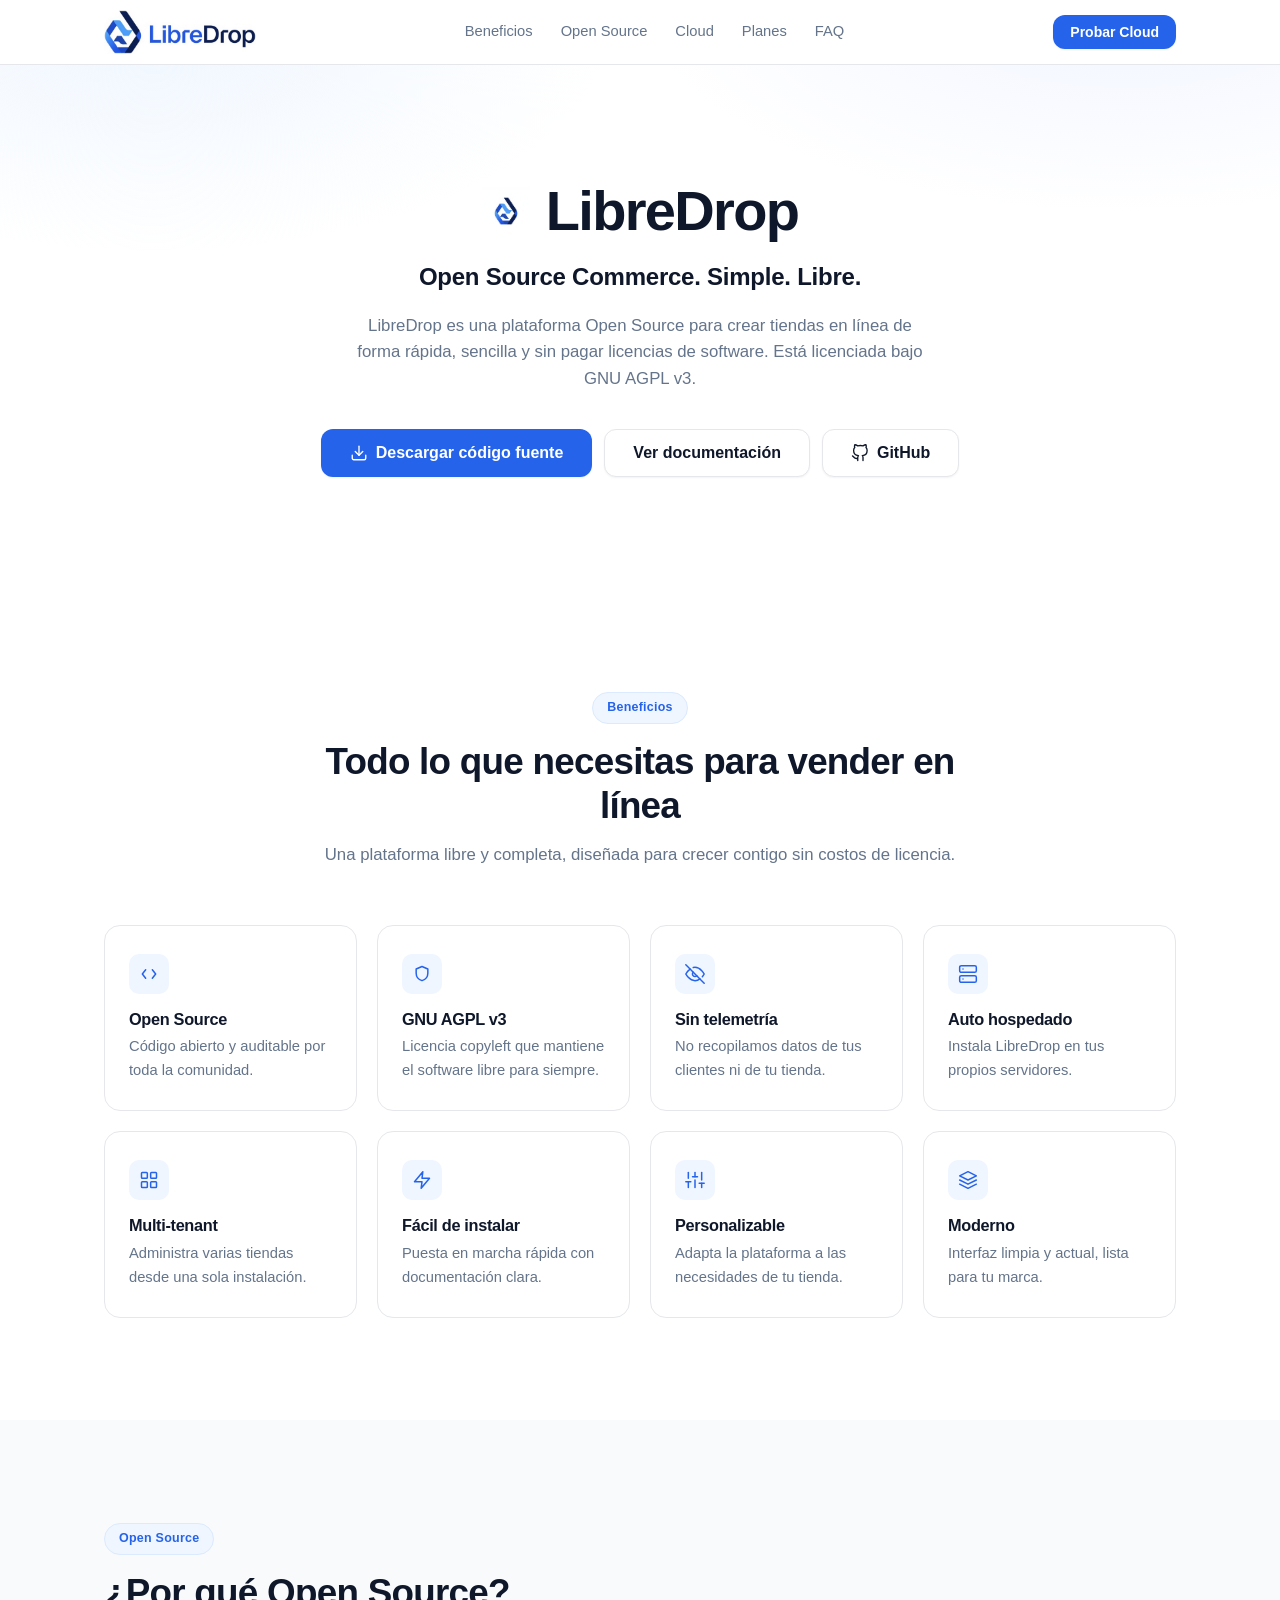
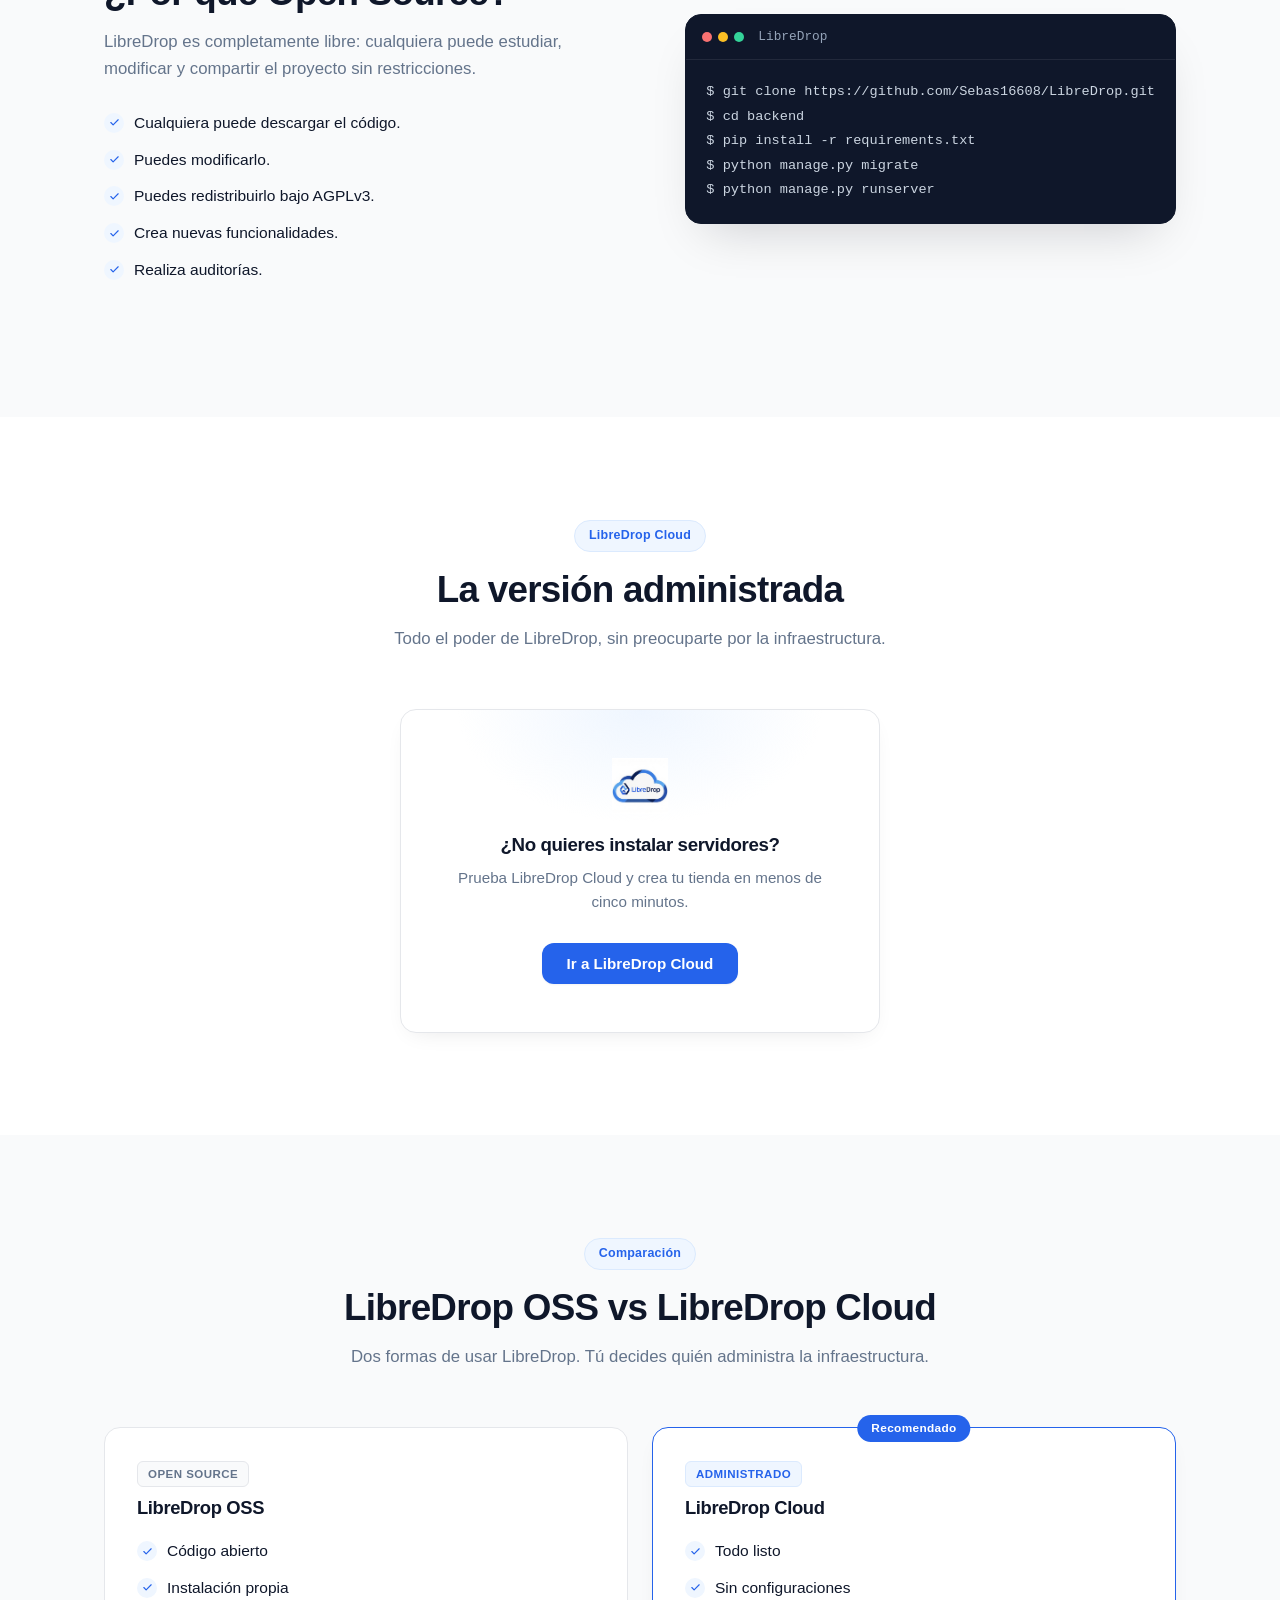
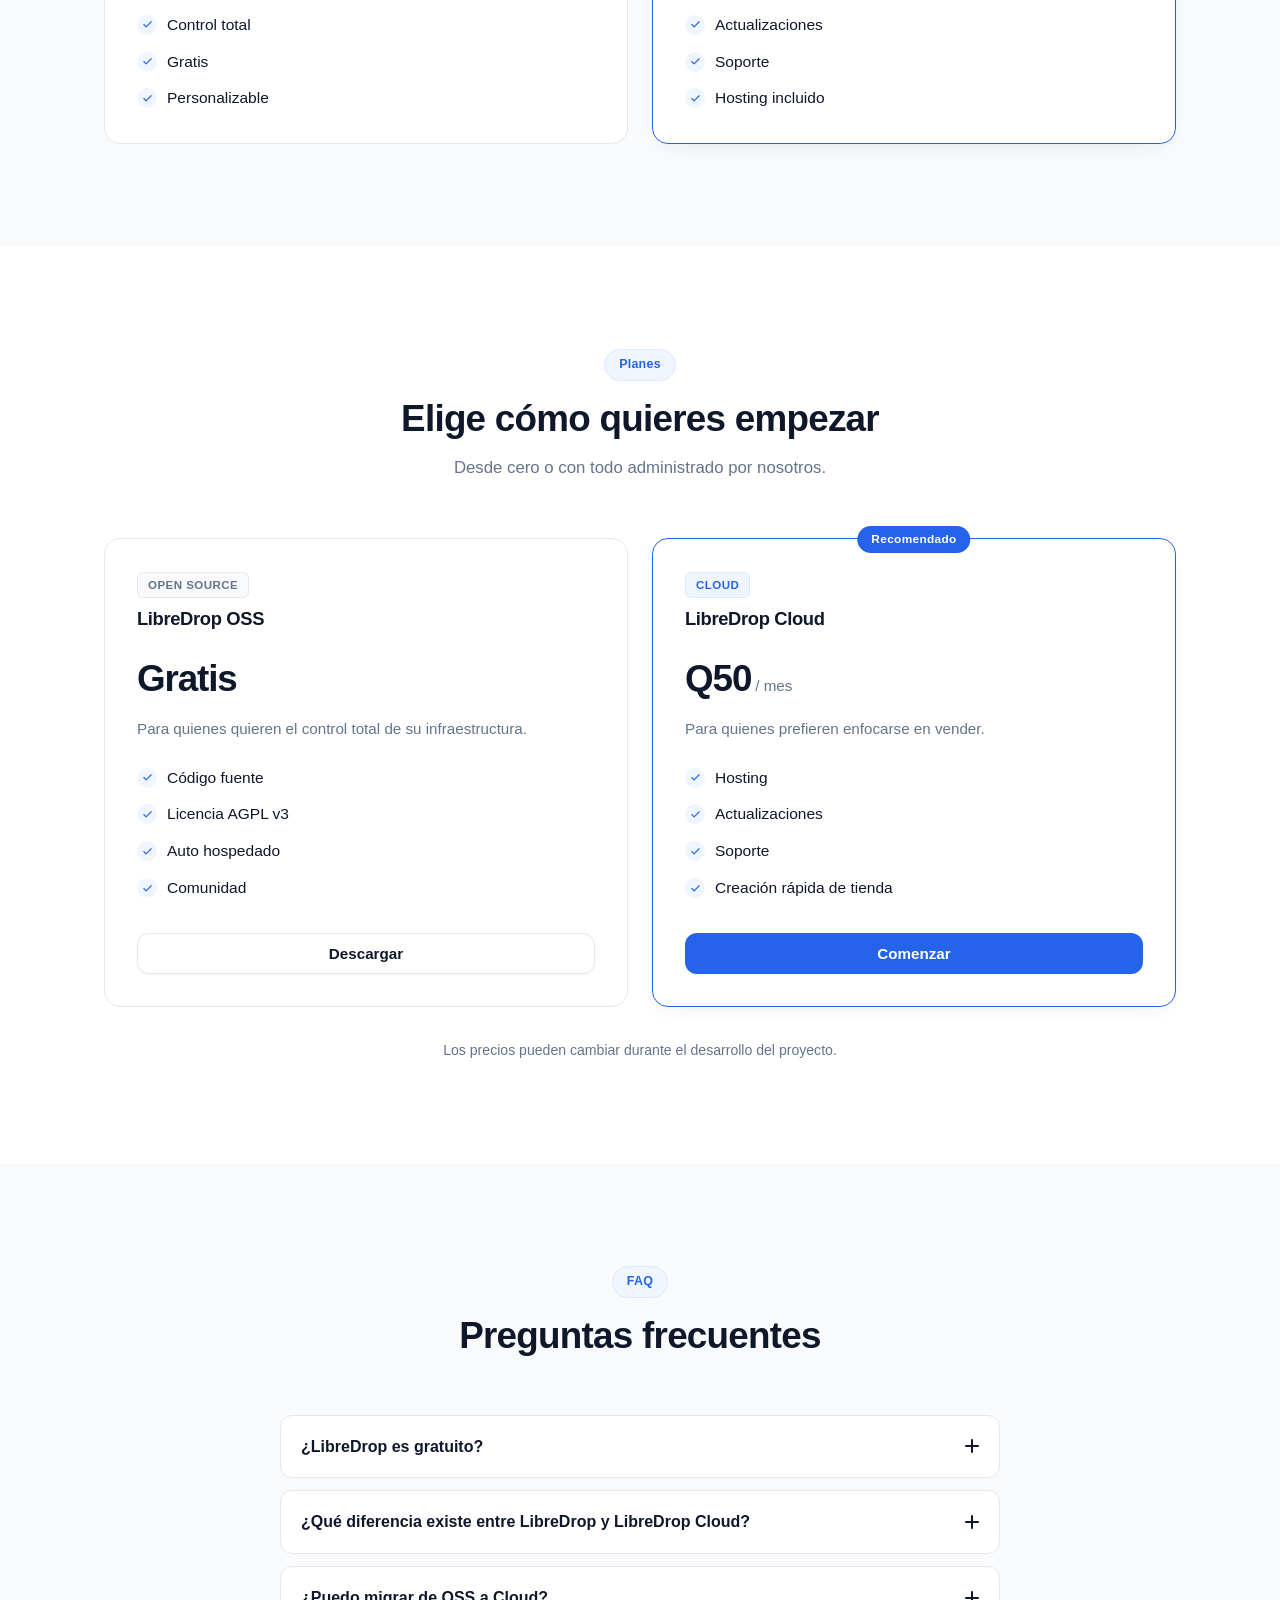
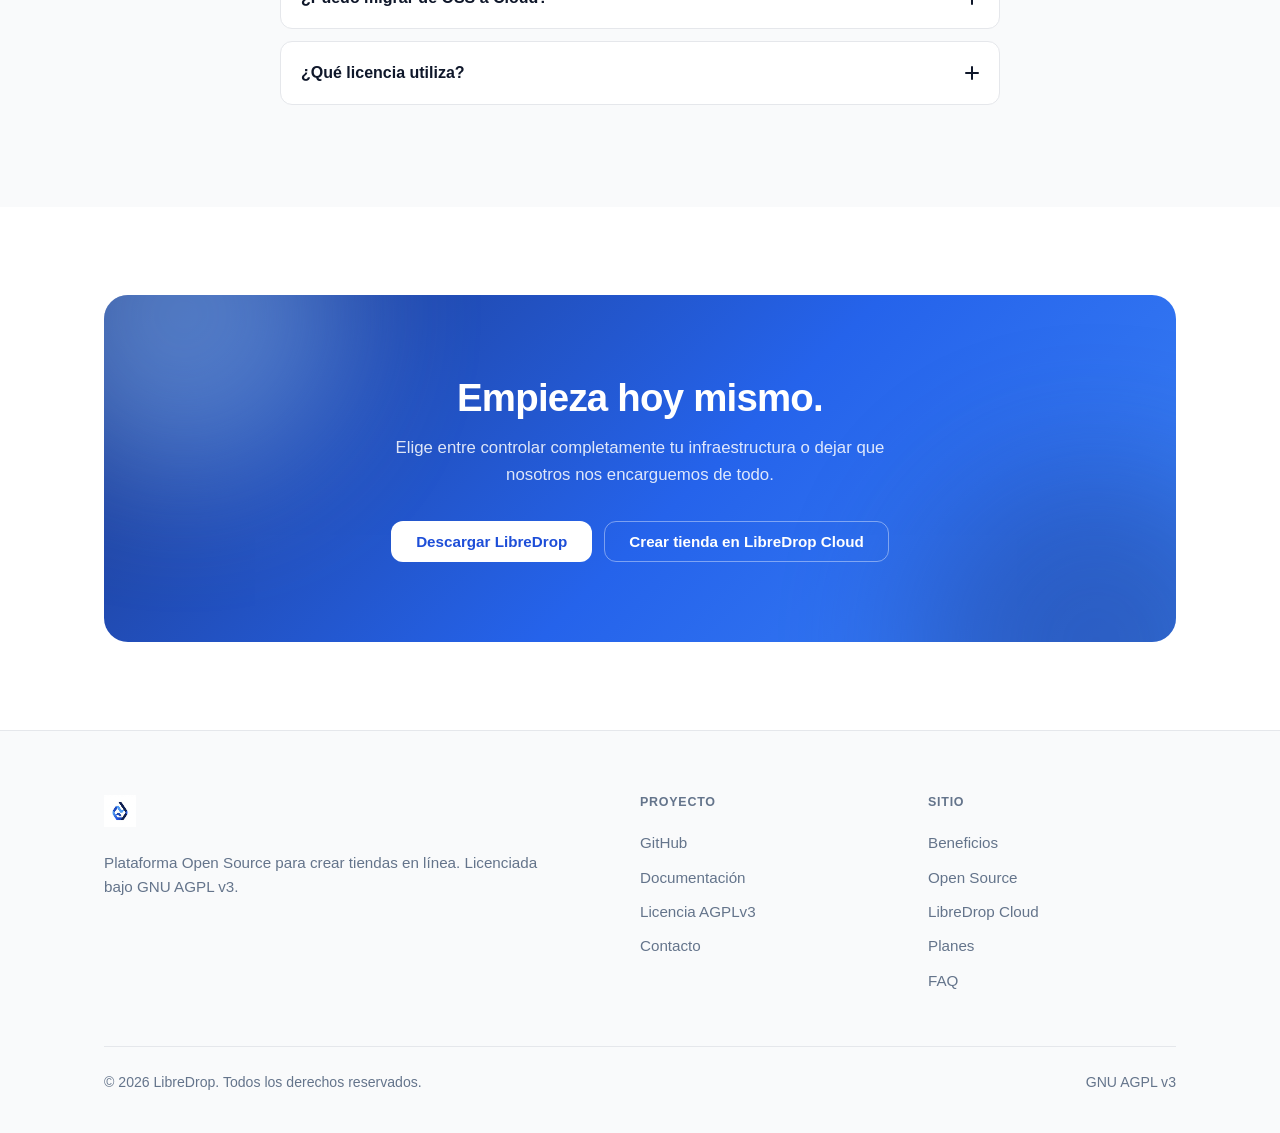
==== landing/libredrop/index.html @ df1cd6a2 "feat: landing pages de LibreDrop y LibreDrop Cloud" ====
<!DOCTYPE html>
<html lang="es">
<head>
  <meta charset="UTF-8">
  <meta name="viewport" content="width=device-width, initial-scale=1.0">
  <meta name="description" content="LibreDrop es una plataforma Open Source para crear tiendas en línea de forma rápida, sencilla y sin pagar licencias de software. Licenciada bajo GNU AGPL v3.">
  <meta name="theme-color" content="#ffffff">
  <meta property="og:type" content="website">
  <meta property="og:title" content="LibreDrop — Open Source Commerce. Simple. Libre.">
  <meta property="og:description" content="La plataforma Open Source para crear tiendas en línea. Crea, administra y comparte tu tienda con una plataforma libre, moderna y totalmente personalizable.">
  <meta property="og:image" content="../assets/images/libredrop_logo.png">
  <meta name="twitter:card" content="summary">
  <title>LibreDrop — Open Source Commerce. Simple. Libre.</title>
  <link rel="icon" type="image/png" href="../assets/images/libre_drop_icon.png">
  <link rel="apple-touch-icon" href="../assets/images/libre_drop_icon.png">
  <link rel="stylesheet" href="css/styles.css">
  <script src="js/main.js" defer></script>
</head>
<body>
  <a class="skip-link" href="#main">Saltar al contenido</a>

  <header class="site-header" id="site-header">
    <div class="container header-inner">
      <a class="brand" href="#top" aria-label="LibreDrop — inicio">
        <img class="brand-logo" src="../assets/images/libredrop_logo_trim.png" alt="LibreDrop" height="44">
      </a>

      <nav class="main-nav" id="main-nav" aria-label="Navegación principal">
        <ul class="nav-list">
          <li><a class="nav-link" href="#beneficios">Beneficios</a></li>
          <li><a class="nav-link" href="#open-source">Open Source</a></li>
          <li><a class="nav-link" href="../libredrop_cloud/">Cloud</a></li>
          <li><a class="nav-link" href="#planes">Planes</a></li>
          <li><a class="nav-link" href="#faq">FAQ</a></li>
        </ul>
        <div class="nav-cta-mobile">
          <a class="btn btn-primary" href="../libredrop_cloud/">Probar Cloud</a>
        </div>
      </nav>

      <div class="header-actions">
        <a class="btn btn-primary btn-sm header-cta" href="../libredrop_cloud/">Probar Cloud</a>
        <button class="nav-toggle" id="nav-toggle" type="button" aria-expanded="false" aria-controls="main-nav" aria-label="Abrir menú">
          <span></span>
          <span></span>
          <span></span>
        </button>
      </div>
    </div>
  </header>

  <main id="main">

    <section class="hero" id="top">
      <div class="container hero-inner">
        <div class="hero-title-row">
          <img class="hero-title-icon" src="../assets/images/libre_drop_icon.png" alt="" height="48">
          <h1 class="hero-title">LibreDrop</h1>
        </div>
        <p class="hero-subtitle">Open Source Commerce. Simple. Libre.</p>
        <p class="hero-description">LibreDrop es una plataforma Open Source para crear tiendas en línea de forma rápida, sencilla y sin pagar licencias de software. Está licenciada bajo GNU AGPL v3.</p>
        <div class="hero-actions">
          <a class="btn btn-primary btn-lg" href="https://github.com/Sebas16608/LibreDrop">
            <svg xmlns="http://www.w3.org/2000/svg" width="18" height="18" viewBox="0 0 24 24" fill="none" stroke="currentColor" stroke-width="1.8" stroke-linecap="round" stroke-linejoin="round" aria-hidden="true"><path d="M21 15v4a2 2 0 0 1-2 2H5a2 2 0 0 1-2-2v-4"/><path d="m7 10 5 5 5-5"/><path d="M12 15V3"/></svg>
            Descargar código fuente
          </a>
          <a class="btn btn-secondary btn-lg" href="https://github.com/Sebas16608/LibreDrop/tree/main/docs">Ver documentación</a>
          <a class="btn btn-secondary btn-lg" href="https://github.com/Sebas16608/LibreDrop">
            <svg xmlns="http://www.w3.org/2000/svg" width="18" height="18" viewBox="0 0 24 24" fill="none" stroke="currentColor" stroke-width="1.8" stroke-linecap="round" stroke-linejoin="round" aria-hidden="true"><path d="M9 19c-5 1.5-5-2.5-7-3m14 6v-3.87a3.37 3.37 0 0 0-.94-2.61c3.14-.35 6.44-1.54 6.44-7A5.44 5.44 0 0 0 20 4.77 5.07 5.07 0 0 0 19.91 1S18.73.65 16 2.48a13.38 13.38 0 0 0-7 0C6.27.65 5.09 1 5.09 1A5.07 5.07 0 0 0 5 4.77a5.44 5.44 0 0 0-1.5 3.78c0 5.42 3.3 6.61 6.44 7A3.37 3.37 0 0 0 9 18.13V22"/></svg>
            GitHub
          </a>
        </div>
      </div>
    </section>

    <section class="section" id="beneficios">
      <div class="container">
        <header class="section-head" data-reveal>
          <span class="section-tag">Beneficios</span>
          <h2 class="section-title">Todo lo que necesitas para vender en línea</h2>
          <p class="section-description">Una plataforma libre y completa, diseñada para crecer contigo sin costos de licencia.</p>
        </header>

        <ul class="benefits-grid">
          <li class="benefit-card" data-reveal>
            <span class="benefit-icon" aria-hidden="true">
              <svg xmlns="http://www.w3.org/2000/svg" width="20" height="20" viewBox="0 0 24 24" fill="none" stroke="currentColor" stroke-width="1.8" stroke-linecap="round" stroke-linejoin="round"><path d="m8 7-4 5 4 5"/><path d="m16 7 4 5-4 5"/></svg>
            </span>
            <h3 class="benefit-title">Open Source</h3>
            <p class="benefit-text">Código abierto y auditable por toda la comunidad.</p>
          </li>
          <li class="benefit-card" data-reveal>
            <span class="benefit-icon" aria-hidden="true">
              <svg xmlns="http://www.w3.org/2000/svg" width="20" height="20" viewBox="0 0 24 24" fill="none" stroke="currentColor" stroke-width="1.8" stroke-linecap="round" stroke-linejoin="round"><path d="M12 3 19 6v5c0 4.5-3 7.6-7 9-4-1.4-7-4.5-7-9V6z"/></svg>
            </span>
            <h3 class="benefit-title">GNU AGPL v3</h3>
            <p class="benefit-text">Licencia copyleft que mantiene el software libre para siempre.</p>
          </li>
          <li class="benefit-card" data-reveal>
            <span class="benefit-icon" aria-hidden="true">
              <svg xmlns="http://www.w3.org/2000/svg" width="20" height="20" viewBox="0 0 24 24" fill="none" stroke="currentColor" stroke-width="1.8" stroke-linecap="round" stroke-linejoin="round"><path d="M17.94 17.94A10.07 10.07 0 0 1 12 20c-7 0-11-8-11-8a18.45 18.45 0 0 1 5.06-5.94"/><path d="M9.9 4.24A9.12 9.12 0 0 1 12 4c7 0 11 8 11 8a18.5 18.5 0 0 1-2.16 3.19"/><path d="M14.12 14.12a3 3 0 1 1-4.24-4.24"/><path d="m1 1 22 22"/></svg>
            </span>
            <h3 class="benefit-title">Sin telemetría</h3>
            <p class="benefit-text">No recopilamos datos de tus clientes ni de tu tienda.</p>
          </li>
          <li class="benefit-card" data-reveal>
            <span class="benefit-icon" aria-hidden="true">
              <svg xmlns="http://www.w3.org/2000/svg" width="20" height="20" viewBox="0 0 24 24" fill="none" stroke="currentColor" stroke-width="1.8" stroke-linecap="round" stroke-linejoin="round"><rect x="2" y="2" width="20" height="8" rx="2"/><rect x="2" y="14" width="20" height="8" rx="2"/><path d="M6 6h.01"/><path d="M6 18h.01"/></svg>
            </span>
            <h3 class="benefit-title">Auto hospedado</h3>
            <p class="benefit-text">Instala LibreDrop en tus propios servidores.</p>
          </li>
          <li class="benefit-card" data-reveal>
            <span class="benefit-icon" aria-hidden="true">
              <svg xmlns="http://www.w3.org/2000/svg" width="20" height="20" viewBox="0 0 24 24" fill="none" stroke="currentColor" stroke-width="1.8" stroke-linecap="round" stroke-linejoin="round"><rect x="3" y="3" width="7" height="7" rx="1"/><rect x="14" y="3" width="7" height="7" rx="1"/><rect x="3" y="14" width="7" height="7" rx="1"/><rect x="14" y="14" width="7" height="7" rx="1"/></svg>
            </span>
            <h3 class="benefit-title">Multi-tenant</h3>
            <p class="benefit-text">Administra varias tiendas desde una sola instalación.</p>
          </li>
          <li class="benefit-card" data-reveal>
            <span class="benefit-icon" aria-hidden="true">
              <svg xmlns="http://www.w3.org/2000/svg" width="20" height="20" viewBox="0 0 24 24" fill="none" stroke="currentColor" stroke-width="1.8" stroke-linecap="round" stroke-linejoin="round"><path d="M13 2 3 14h9l-1 8 10-12h-9l1-8z"/></svg>
            </span>
            <h3 class="benefit-title">Fácil de instalar</h3>
            <p class="benefit-text">Puesta en marcha rápida con documentación clara.</p>
          </li>
          <li class="benefit-card" data-reveal>
            <span class="benefit-icon" aria-hidden="true">
              <svg xmlns="http://www.w3.org/2000/svg" width="20" height="20" viewBox="0 0 24 24" fill="none" stroke="currentColor" stroke-width="1.8" stroke-linecap="round" stroke-linejoin="round"><path d="M4 21v-7"/><path d="M4 10V3"/><path d="M12 21v-9"/><path d="M12 8V3"/><path d="M20 21v-5"/><path d="M20 12V3"/><path d="M1 14h6"/><path d="M9 8h6"/><path d="M17 16h6"/></svg>
            </span>
            <h3 class="benefit-title">Personalizable</h3>
            <p class="benefit-text">Adapta la plataforma a las necesidades de tu tienda.</p>
          </li>
          <li class="benefit-card" data-reveal>
            <span class="benefit-icon" aria-hidden="true">
              <svg xmlns="http://www.w3.org/2000/svg" width="20" height="20" viewBox="0 0 24 24" fill="none" stroke="currentColor" stroke-width="1.8" stroke-linecap="round" stroke-linejoin="round"><path d="m12 2 10 5-10 5L2 7z"/><path d="m2 17 10 5 10-5"/><path d="m2 12 10 5 10-5"/></svg>
            </span>
            <h3 class="benefit-title">Moderno</h3>
            <p class="benefit-text">Interfaz limpia y actual, lista para tu marca.</p>
          </li>
        </ul>
      </div>
    </section>

    <section class="section section--alt" id="open-source">
      <div class="container open-source-grid">
        <div class="open-source-copy" data-reveal>
          <span class="section-tag">Open Source</span>
          <h2 class="section-title">¿Por qué Open Source?</h2>
          <p class="section-description">LibreDrop es completamente libre: cualquiera puede estudiar, modificar y compartir el proyecto sin restricciones.</p>
          <ul class="check-list">
            <li class="check-item">
              <span class="check-icon" aria-hidden="true">
                <svg xmlns="http://www.w3.org/2000/svg" viewBox="0 0 24 24" fill="none" stroke="currentColor" stroke-width="2.5" stroke-linecap="round" stroke-linejoin="round"><path d="M20 6 9 17l-5-5"/></svg>
              </span>
              Cualquiera puede descargar el código.
            </li>
            <li class="check-item">
              <span class="check-icon" aria-hidden="true">
                <svg xmlns="http://www.w3.org/2000/svg" viewBox="0 0 24 24" fill="none" stroke="currentColor" stroke-width="2.5" stroke-linecap="round" stroke-linejoin="round"><path d="M20 6 9 17l-5-5"/></svg>
              </span>
              Puedes modificarlo.
            </li>
            <li class="check-item">
              <span class="check-icon" aria-hidden="true">
                <svg xmlns="http://www.w3.org/2000/svg" viewBox="0 0 24 24" fill="none" stroke="currentColor" stroke-width="2.5" stroke-linecap="round" stroke-linejoin="round"><path d="M20 6 9 17l-5-5"/></svg>
              </span>
              Puedes redistribuirlo bajo AGPLv3.
            </li>
            <li class="check-item">
              <span class="check-icon" aria-hidden="true">
                <svg xmlns="http://www.w3.org/2000/svg" viewBox="0 0 24 24" fill="none" stroke="currentColor" stroke-width="2.5" stroke-linecap="round" stroke-linejoin="round"><path d="M20 6 9 17l-5-5"/></svg>
              </span>
              Crea nuevas funcionalidades.
            </li>
            <li class="check-item">
              <span class="check-icon" aria-hidden="true">
                <svg xmlns="http://www.w3.org/2000/svg" viewBox="0 0 24 24" fill="none" stroke="currentColor" stroke-width="2.5" stroke-linecap="round" stroke-linejoin="round"><path d="M20 6 9 17l-5-5"/></svg>
              </span>
              Realiza auditorías.
            </li>
          </ul>
        </div>

        <div class="open-source-visual" data-reveal>
          <div class="code-card" role="presentation">
            <div class="code-card-header">
              <span class="code-dot" aria-hidden="true"></span>
              <span class="code-dot" aria-hidden="true"></span>
              <span class="code-dot" aria-hidden="true"></span>
              <span class="code-card-title">LibreDrop</span>
            </div>
            <pre class="code-card-body" aria-hidden="true"><code>$ git clone https://github.com/Sebas16608/LibreDrop.git
$ cd backend
$ pip install -r requirements.txt
$ python manage.py migrate
$ python manage.py runserver</code></pre>
          </div>
        </div>
      </div>
    </section>

    <section class="section" id="cloud">
      <div class="container">
        <header class="section-head" data-reveal>
          <span class="section-tag">LibreDrop Cloud</span>
          <h2 class="section-title">La versión administrada</h2>
          <p class="section-description">Todo el poder de LibreDrop, sin preocuparte por la infraestructura.</p>
        </header>

        <div class="cloud-promo" data-reveal>
          <img class="cloud-promo-logo" src="../assets/images/cloud_logo.png" alt="Logo de LibreDrop Cloud" height="56">
          <h3 class="cloud-promo-title">¿No quieres instalar servidores?</h3>
          <p class="cloud-promo-text">Prueba LibreDrop Cloud y crea tu tienda en menos de cinco minutos.</p>
          <a class="btn btn-primary" href="../libredrop_cloud/">Ir a LibreDrop Cloud</a>
        </div>
      </div>
    </section>

    <section class="section section--alt" id="comparacion">
      <div class="container">
        <header class="section-head" data-reveal>
          <span class="section-tag">Comparación</span>
          <h2 class="section-title">LibreDrop OSS vs LibreDrop Cloud</h2>
          <p class="section-description">Dos formas de usar LibreDrop. Tú decides quién administra la infraestructura.</p>
        </header>

        <div class="compare-grid">
          <article class="plan-card" data-reveal>
            <header class="plan-card-header">
              <span class="plan-card-badge">Open Source</span>
              <h3 class="plan-name">LibreDrop OSS</h3>
            </header>
            <ul class="check-list">
              <li class="check-item">
                <span class="check-icon" aria-hidden="true">
                  <svg xmlns="http://www.w3.org/2000/svg" viewBox="0 0 24 24" fill="none" stroke="currentColor" stroke-width="2.5" stroke-linecap="round" stroke-linejoin="round"><path d="M20 6 9 17l-5-5"/></svg>
                </span>
                Código abierto
              </li>
              <li class="check-item">
                <span class="check-icon" aria-hidden="true">
                  <svg xmlns="http://www.w3.org/2000/svg" viewBox="0 0 24 24" fill="none" stroke="currentColor" stroke-width="2.5" stroke-linecap="round" stroke-linejoin="round"><path d="M20 6 9 17l-5-5"/></svg>
                </span>
                Instalación propia
              </li>
              <li class="check-item">
                <span class="check-icon" aria-hidden="true">
                  <svg xmlns="http://www.w3.org/2000/svg" viewBox="0 0 24 24" fill="none" stroke="currentColor" stroke-width="2.5" stroke-linecap="round" stroke-linejoin="round"><path d="M20 6 9 17l-5-5"/></svg>
                </span>
                Control total
              </li>
              <li class="check-item">
                <span class="check-icon" aria-hidden="true">
                  <svg xmlns="http://www.w3.org/2000/svg" viewBox="0 0 24 24" fill="none" stroke="currentColor" stroke-width="2.5" stroke-linecap="round" stroke-linejoin="round"><path d="M20 6 9 17l-5-5"/></svg>
                </span>
                Gratis
              </li>
              <li class="check-item">
                <span class="check-icon" aria-hidden="true">
                  <svg xmlns="http://www.w3.org/2000/svg" viewBox="0 0 24 24" fill="none" stroke="currentColor" stroke-width="2.5" stroke-linecap="round" stroke-linejoin="round"><path d="M20 6 9 17l-5-5"/></svg>
                </span>
                Personalizable
              </li>
            </ul>
          </article>

          <article class="plan-card plan-card--featured" data-reveal>
            <span class="plan-card-flag">Recomendado</span>
            <header class="plan-card-header">
              <span class="plan-card-badge plan-card-badge--primary">Administrado</span>
              <h3 class="plan-name">LibreDrop Cloud</h3>
            </header>
            <ul class="check-list">
              <li class="check-item">
                <span class="check-icon" aria-hidden="true">
                  <svg xmlns="http://www.w3.org/2000/svg" viewBox="0 0 24 24" fill="none" stroke="currentColor" stroke-width="2.5" stroke-linecap="round" stroke-linejoin="round"><path d="M20 6 9 17l-5-5"/></svg>
                </span>
                Todo listo
              </li>
              <li class="check-item">
                <span class="check-icon" aria-hidden="true">
                  <svg xmlns="http://www.w3.org/2000/svg" viewBox="0 0 24 24" fill="none" stroke="currentColor" stroke-width="2.5" stroke-linecap="round" stroke-linejoin="round"><path d="M20 6 9 17l-5-5"/></svg>
                </span>
                Sin configuraciones
              </li>
              <li class="check-item">
                <span class="check-icon" aria-hidden="true">
                  <svg xmlns="http://www.w3.org/2000/svg" viewBox="0 0 24 24" fill="none" stroke="currentColor" stroke-width="2.5" stroke-linecap="round" stroke-linejoin="round"><path d="M20 6 9 17l-5-5"/></svg>
                </span>
                Actualizaciones
              </li>
              <li class="check-item">
                <span class="check-icon" aria-hidden="true">
                  <svg xmlns="http://www.w3.org/2000/svg" viewBox="0 0 24 24" fill="none" stroke="currentColor" stroke-width="2.5" stroke-linecap="round" stroke-linejoin="round"><path d="M20 6 9 17l-5-5"/></svg>
                </span>
                Soporte
              </li>
              <li class="check-item">
                <span class="check-icon" aria-hidden="true">
                  <svg xmlns="http://www.w3.org/2000/svg" viewBox="0 0 24 24" fill="none" stroke="currentColor" stroke-width="2.5" stroke-linecap="round" stroke-linejoin="round"><path d="M20 6 9 17l-5-5"/></svg>
                </span>
                Hosting incluido
              </li>
            </ul>
          </article>
        </div>
      </div>
    </section>

    <section class="section" id="planes">
      <div class="container">
        <header class="section-head" data-reveal>
          <span class="section-tag">Planes</span>
          <h2 class="section-title">Elige cómo quieres empezar</h2>
          <p class="section-description">Desde cero o con todo administrado por nosotros.</p>
        </header>

        <div class="compare-grid">
          <article class="plan-card" data-reveal>
            <header class="plan-card-header">
              <span class="plan-card-badge">Open Source</span>
              <h3 class="plan-name">LibreDrop OSS</h3>
            </header>
            <p class="plan-price"><span class="plan-amount">Gratis</span></p>
            <p class="plan-desc">Para quienes quieren el control total de su infraestructura.</p>
            <ul class="check-list plan-list">
              <li class="check-item">
                <span class="check-icon" aria-hidden="true">
                  <svg xmlns="http://www.w3.org/2000/svg" viewBox="0 0 24 24" fill="none" stroke="currentColor" stroke-width="2.5" stroke-linecap="round" stroke-linejoin="round"><path d="M20 6 9 17l-5-5"/></svg>
                </span>
                Código fuente
              </li>
              <li class="check-item">
                <span class="check-icon" aria-hidden="true">
                  <svg xmlns="http://www.w3.org/2000/svg" viewBox="0 0 24 24" fill="none" stroke="currentColor" stroke-width="2.5" stroke-linecap="round" stroke-linejoin="round"><path d="M20 6 9 17l-5-5"/></svg>
                </span>
                Licencia AGPL v3
              </li>
              <li class="check-item">
                <span class="check-icon" aria-hidden="true">
                  <svg xmlns="http://www.w3.org/2000/svg" viewBox="0 0 24 24" fill="none" stroke="currentColor" stroke-width="2.5" stroke-linecap="round" stroke-linejoin="round"><path d="M20 6 9 17l-5-5"/></svg>
                </span>
                Auto hospedado
              </li>
              <li class="check-item">
                <span class="check-icon" aria-hidden="true">
                  <svg xmlns="http://www.w3.org/2000/svg" viewBox="0 0 24 24" fill="none" stroke="currentColor" stroke-width="2.5" stroke-linecap="round" stroke-linejoin="round"><path d="M20 6 9 17l-5-5"/></svg>
                </span>
                Comunidad
              </li>
            </ul>
            <a class="btn btn-secondary plan-cta" href="https://github.com/Sebas16608/LibreDrop">Descargar</a>
          </article>

          <article class="plan-card plan-card--featured" data-reveal>
            <span class="plan-card-flag">Recomendado</span>
            <header class="plan-card-header">
              <span class="plan-card-badge plan-card-badge--primary">Cloud</span>
              <h3 class="plan-name">LibreDrop Cloud</h3>
            </header>
            <p class="plan-price"><span class="plan-amount">Q50</span><span class="plan-period"> / mes</span></p>
            <p class="plan-desc">Para quienes prefieren enfocarse en vender.</p>
            <ul class="check-list plan-list">
              <li class="check-item">
                <span class="check-icon" aria-hidden="true">
                  <svg xmlns="http://www.w3.org/2000/svg" viewBox="0 0 24 24" fill="none" stroke="currentColor" stroke-width="2.5" stroke-linecap="round" stroke-linejoin="round"><path d="M20 6 9 17l-5-5"/></svg>
                </span>
                Hosting
              </li>
              <li class="check-item">
                <span class="check-icon" aria-hidden="true">
                  <svg xmlns="http://www.w3.org/2000/svg" viewBox="0 0 24 24" fill="none" stroke="currentColor" stroke-width="2.5" stroke-linecap="round" stroke-linejoin="round"><path d="M20 6 9 17l-5-5"/></svg>
                </span>
                Actualizaciones
              </li>
              <li class="check-item">
                <span class="check-icon" aria-hidden="true">
                  <svg xmlns="http://www.w3.org/2000/svg" viewBox="0 0 24 24" fill="none" stroke="currentColor" stroke-width="2.5" stroke-linecap="round" stroke-linejoin="round"><path d="M20 6 9 17l-5-5"/></svg>
                </span>
                Soporte
              </li>
              <li class="check-item">
                <span class="check-icon" aria-hidden="true">
                  <svg xmlns="http://www.w3.org/2000/svg" viewBox="0 0 24 24" fill="none" stroke="currentColor" stroke-width="2.5" stroke-linecap="round" stroke-linejoin="round"><path d="M20 6 9 17l-5-5"/></svg>
                </span>
                Creación rápida de tienda
              </li>
            </ul>
            <a class="btn btn-primary plan-cta" href="../libredrop_cloud/">Comenzar</a>
          </article>
        </div>

        <p class="plans-note" data-reveal>Los precios pueden cambiar durante el desarrollo del proyecto.</p>
      </div>
    </section>

    <section class="section section--alt" id="faq">
      <div class="container">
        <header class="section-head" data-reveal>
          <span class="section-tag">FAQ</span>
          <h2 class="section-title">Preguntas frecuentes</h2>
        </header>

        <div class="faq-list" data-reveal>
          <div class="faq-item">
            <button class="faq-question" type="button" aria-expanded="false" aria-controls="faq-answer-1">
              ¿LibreDrop es gratuito?
              <span class="faq-icon" aria-hidden="true"></span>
            </button>
            <div class="faq-answer" id="faq-answer-1" aria-hidden="true">
              <div class="faq-answer-inner">
                <p>Sí. La versión Open Source de LibreDrop se distribuye bajo la licencia GNU AGPL v3 y no tiene costo de licencia. Puedes descargar el código fuente, instalarlo en tu propio servidor y usarlo sin restricciones comerciales. LibreDrop Cloud es un servicio administrado aparte, con su propio precio.</p>
              </div>
            </div>
          </div>

          <div class="faq-item">
            <button class="faq-question" type="button" aria-expanded="false" aria-controls="faq-answer-2">
              ¿Qué diferencia existe entre LibreDrop y LibreDrop Cloud?
              <span class="faq-icon" aria-hidden="true"></span>
            </button>
            <div class="faq-answer" id="faq-answer-2" aria-hidden="true">
              <div class="faq-answer-inner">
                <p>LibreDrop OSS es el proyecto de código abierto que tú instalas y administras. LibreDrop Cloud es la versión administrada: nosotros nos encargamos del hosting, las actualizaciones, las copias de seguridad y el soporte para que puedas enfocarte en vender.</p>
              </div>
            </div>
          </div>

          <div class="faq-item">
            <button class="faq-question" type="button" aria-expanded="false" aria-controls="faq-answer-3">
              ¿Puedo migrar de OSS a Cloud?
              <span class="faq-icon" aria-hidden="true"></span>
            </button>
            <div class="faq-answer" id="faq-answer-3" aria-hidden="true">
              <div class="faq-answer-inner">
                <p>Sí. LibreDrop Cloud está diseñado para que puedas migrar tu tienda sin empezar desde cero. El equipo puede ayudarte con el proceso para que tu tienda siga funcionando sin interrupciones.</p>
              </div>
            </div>
          </div>

          <div class="faq-item">
            <button class="faq-question" type="button" aria-expanded="false" aria-controls="faq-answer-4">
              ¿Qué licencia utiliza?
              <span class="faq-icon" aria-hidden="true"></span>
            </button>
            <div class="faq-answer" id="faq-answer-4" aria-hidden="true">
              <div class="faq-answer-inner">
                <p>LibreDrop utiliza la licencia GNU AGPL v3, una licencia copyleft que garantiza que el software y sus modificaciones permanezcan libres. Puedes estudiar, modificar y distribuir el código, siempre que las versiones modificadas también se publiquen bajo la misma licencia cuando se ofrezcan a terceros.</p>
              </div>
            </div>
          </div>
        </div>
      </div>
    </section>

    <section class="section cta" id="cta">
      <div class="container">
        <div class="cta-panel" data-reveal>
          <h2 class="cta-title">Empieza hoy mismo.</h2>
          <p class="cta-text">Elige entre controlar completamente tu infraestructura o dejar que nosotros nos encarguemos de todo.</p>
          <div class="cta-actions">
            <a class="btn btn-inverse" href="https://github.com/Sebas16608/LibreDrop">Descargar LibreDrop</a>
            <a class="btn btn-outline-light" href="../libredrop_cloud/">Crear tienda en LibreDrop Cloud</a>
          </div>
        </div>
      </div>
    </section>

  </main>

  <footer class="site-footer">
    <div class="container">
      <div class="footer-grid">
        <div class="footer-brand">
          <a class="brand" href="#top" aria-label="LibreDrop — inicio">
            <img class="brand-logo" src="../assets/images/libre_drop_icon.png" alt="LibreDrop" height="32">
          </a>
          <p class="footer-brand-text">Plataforma Open Source para crear tiendas en línea. Licenciada bajo GNU AGPL v3.</p>
        </div>

        <nav class="footer-col" aria-label="Proyecto">
          <h3 class="footer-col-title">Proyecto</h3>
          <a class="footer-link" href="https://github.com/Sebas16608/LibreDrop">GitHub</a>
          <a class="footer-link" href="https://github.com/Sebas16608/LibreDrop/tree/main/docs">Documentación</a>
          <a class="footer-link" href="https://github.com/Sebas16608/LibreDrop/blob/main/LICENSE">Licencia AGPLv3</a>
          <a class="footer-link" href="#">Contacto</a>
        </nav>

        <nav class="footer-col" aria-label="Sitio">
          <h3 class="footer-col-title">Sitio</h3>
          <a class="footer-link" href="#beneficios">Beneficios</a>
          <a class="footer-link" href="#open-source">Open Source</a>
          <a class="footer-link" href="../libredrop_cloud/">LibreDrop Cloud</a>
          <a class="footer-link" href="#planes">Planes</a>
          <a class="footer-link" href="#faq">FAQ</a>
        </nav>
      </div>

      <div class="footer-bottom">
        <p>&copy; <span id="footer-year"></span> LibreDrop. Todos los derechos reservados.</p>
        <p>GNU AGPL v3</p>
      </div>
    </div>
  </footer>

  <noscript>
    <style>[data-reveal]{opacity:1;transform:none;}</style>
  </noscript>
</body>
</html>
---- landing/libredrop/css/styles.css ----
:root {
  --color-bg: #ffffff;
  --color-surface: #f9fafb;
  --color-surface-hover: #f3f4f6;
  --color-border: #e5e7eb;
  --color-border-strong: #cbd5e1;
  --color-text: #0f172a;
  --color-muted: #64748b;
  --color-primary: #2563eb;
  --color-primary-dark: #1d4ed8;
  --color-primary-soft: #eff6ff;
  --color-primary-soft-border: #dbeafe;
  --color-ink: #0f172a;
  --color-ink-soft: #e2e8f0;

  --font-sans: -apple-system, BlinkMacSystemFont, "Segoe UI", Roboto, "Helvetica Neue", Arial, "Noto Sans", sans-serif;
  --font-mono: ui-monospace, SFMono-Regular, "SF Mono", Menlo, Consolas, "Liberation Mono", monospace;

  --radius-sm: 8px;
  --radius: 12px;
  --radius-lg: 16px;

  --shadow-sm: 0 1px 2px rgba(2, 6, 23, 0.05);
  --shadow-md: 0 8px 24px -12px rgba(2, 6, 23, 0.12);
  --shadow-lg: 0 24px 48px -20px rgba(2, 6, 23, 0.18);

  --container-width: 1120px;
}

*,
*::before,
*::after {
  box-sizing: border-box;
}

html {
  scroll-behavior: smooth;
  -webkit-text-size-adjust: 100%;
}

body {
  margin: 0;
  font-family: var(--font-sans);
  font-size: 16px;
  line-height: 1.6;
  color: var(--color-text);
  background: var(--color-bg);
  -webkit-font-smoothing: antialiased;
  text-rendering: optimizeLegibility;
}

h1, h2, h3, h4, h5, h6 {
  margin: 0;
  line-height: 1.2;
  font-weight: 700;
  letter-spacing: -0.02em;
  color: var(--color-text);
}

p {
  margin: 0;
}

img {
  display: block;
  max-width: 100%;
  height: auto;
}

a {
  color: var(--color-primary);
  text-decoration: none;
}

a:hover {
  text-decoration: none;
}

button {
  font: inherit;
}

ul {
  margin: 0;
  padding: 0;
  list-style: none;
}

::selection {
  background: var(--color-primary);
  color: #fff;
}

:focus-visible {
  outline: 2px solid var(--color-primary);
  outline-offset: 2px;
  border-radius: var(--radius-sm);
}

.container {
  width: 100%;
  max-width: var(--container-width);
  margin-inline: auto;
  padding-inline: 24px;
}

.skip-link {
  position: fixed;
  top: -64px;
  left: 16px;
  z-index: 100;
  padding: 10px 16px;
  background: var(--color-primary);
  color: #fff;
  font-weight: 600;
  font-size: 0.9rem;
  border-radius: var(--radius-sm);
  transition: top 0.2s ease;
}

.skip-link:focus {
  top: 16px;
}

section[id] {
  scroll-margin-top: 76px;
}

.section {
  padding-block: clamp(64px, 8vw, 104px);
}

.section--alt {
  background: var(--color-surface);
}

.section-head {
  max-width: 640px;
  margin: 0 auto 56px;
  text-align: center;
}

.section-tag {
  display: inline-block;
  margin-bottom: 16px;
  padding: 5px 14px;
  font-size: 0.78rem;
  font-weight: 600;
  letter-spacing: 0.02em;
  color: var(--color-primary);
  background: var(--color-primary-soft);
  border: 1px solid var(--color-primary-soft-border);
  border-radius: 999px;
}

.section-title {
  margin-bottom: 14px;
  font-size: clamp(1.7rem, 3.4vw, 2.3rem);
}

.section-description {
  color: var(--color-muted);
  font-size: 1.05rem;
}

[data-reveal] {
  opacity: 0;
  transform: translateY(18px);
  transition: opacity 0.6s ease, transform 0.6s ease;
}

[data-reveal].is-visible {
  opacity: 1;
  transform: none;
}

.btn {
  display: inline-flex;
  align-items: center;
  justify-content: center;
  gap: 8px;
  padding: 12px 24px;
  border: 1px solid transparent;
  border-radius: var(--radius);
  font-size: 0.95rem;
  font-weight: 600;
  line-height: 1;
  white-space: nowrap;
  cursor: pointer;
  transition: background-color 0.2s ease, border-color 0.2s ease, color 0.2s ease, box-shadow 0.2s ease, transform 0.15s ease;
}

.btn:active {
  transform: translateY(1px);
}

.btn-primary {
  background: var(--color-primary);
  color: #fff;
  box-shadow: var(--shadow-sm);
}

.btn-primary:hover {
  background: var(--color-primary-dark);
}

.btn-secondary {
  background: #fff;
  color: var(--color-text);
  border-color: var(--color-border);
  box-shadow: var(--shadow-sm);
}

.btn-secondary:hover {
  background: var(--color-surface-hover);
  border-color: var(--color-border-strong);
}

.btn-sm {
  padding: 9px 16px;
  font-size: 0.875rem;
}

.btn-lg {
  padding: 14px 28px;
  font-size: 1rem;
}

.btn-inverse {
  background: #fff;
  color: var(--color-primary-dark);
}

.btn-inverse:hover {
  background: var(--color-surface-hover);
}

.btn-outline-light {
  background: transparent;
  color: #fff;
  border-color: rgba(255, 255, 255, 0.4);
}

.btn-outline-light:hover {
  background: rgba(255, 255, 255, 0.12);
  border-color: rgba(255, 255, 255, 0.6);
}

.site-header {
  position: sticky;
  top: 0;
  z-index: 50;
  background: rgba(255, 255, 255, 0.82);
  -webkit-backdrop-filter: saturate(180%) blur(12px);
  backdrop-filter: saturate(180%) blur(12px);
  border-bottom: 1px solid var(--color-border);
  transition: box-shadow 0.2s ease;
}

.site-header.is-scrolled {
  box-shadow: 0 4px 16px -10px rgba(2, 6, 23, 0.1);
}

.header-inner {
  display: flex;
  align-items: center;
  height: 64px;
}

.brand {
  display: inline-flex;
  align-items: center;
  gap: 10px;
  color: var(--color-text);
  font-weight: 700;
  font-size: 1.05rem;
}

.brand-logo {
  width: auto;
  height: 32px;
}

.site-header .brand-logo {
  height: 44px;
}

.nav-cta-mobile {
  display: none;
}

.main-nav {
  margin-inline: auto;
}

.nav-list {
  display: flex;
  align-items: center;
  gap: 4px;
}

.nav-link {
  display: inline-block;
  padding: 8px 12px;
  border-radius: var(--radius-sm);
  color: var(--color-muted);
  font-weight: 500;
  font-size: 0.92rem;
  transition: color 0.2s ease, background-color 0.2s ease;
}

.nav-link:hover {
  color: var(--color-text);
  background: var(--color-surface);
}

.header-actions {
  display: flex;
  align-items: center;
  gap: 12px;
}

.nav-toggle {
  display: none;
  flex-direction: column;
  justify-content: center;
  gap: 5px;
  width: 40px;
  height: 40px;
  padding: 10px;
  background: none;
  border: 1px solid var(--color-border);
  border-radius: var(--radius-sm);
  color: var(--color-text);
  cursor: pointer;
}

.nav-toggle span {
  display: block;
  width: 100%;
  height: 2px;
  border-radius: 2px;
  background: currentColor;
  transition: transform 0.2s ease, opacity 0.2s ease;
}

.nav-toggle.is-active span:nth-child(1) {
  transform: translateY(7px) rotate(45deg);
}

.nav-toggle.is-active span:nth-child(2) {
  opacity: 0;
}

.nav-toggle.is-active span:nth-child(3) {
  transform: translateY(-7px) rotate(-45deg);
}

.hero {
  position: relative;
  overflow: hidden;
  padding-block: clamp(64px, 9vw, 112px);
}

.hero::before {
  content: "";
  position: absolute;
  inset: 0;
  z-index: -1;
  background:
    radial-gradient(760px 380px at 12% -8%, var(--color-primary-soft), transparent 60%),
    radial-gradient(900px 420px at 88% -16%, #f0f4ff, transparent 55%);
}

.hero-inner {
  max-width: 780px;
  margin-inline: auto;
  text-align: center;
}

.hero-title-row {
  display: flex;
  align-items: center;
  justify-content: center;
  gap: 16px;
  margin-bottom: 14px;
}

.hero-title-icon {
  width: auto;
  height: 48px;
  flex: none;
}

.hero-title-row .hero-title {
  margin-bottom: 0;
}

.hero-title {
  font-size: clamp(2.5rem, 5vw, 3.5rem);
  font-weight: 800;
  letter-spacing: -0.03em;
  margin-bottom: 12px;
}

.hero-subtitle {
  margin-bottom: 16px;
  font-size: clamp(1.15rem, 2.4vw, 1.5rem);
  font-weight: 600;
  letter-spacing: -0.01em;
  color: var(--color-text);
}

.hero-description {
  max-width: 34em;
  margin: 0 auto 36px;
  color: var(--color-muted);
  font-size: 1.05rem;
}

.hero-actions {
  display: flex;
  flex-wrap: wrap;
  justify-content: center;
  gap: 12px;
}

.benefits-grid {
  display: grid;
  grid-template-columns: repeat(4, 1fr);
  gap: 20px;
}

.benefit-card {
  padding: 28px 24px;
  background: #fff;
  border: 1px solid var(--color-border);
  border-radius: var(--radius-lg);
  transition: border-color 0.2s ease, box-shadow 0.2s ease, transform 0.2s ease;
}

.benefit-card:hover {
  border-color: #c7d7fe;
  box-shadow: var(--shadow-md);
  transform: translateY(-2px);
}

.benefit-icon {
  display: grid;
  place-items: center;
  width: 40px;
  height: 40px;
  margin-bottom: 16px;
  border-radius: 10px;
  background: var(--color-primary-soft);
  color: var(--color-primary);
}

.benefit-title {
  margin-bottom: 6px;
  font-size: 1.02rem;
}

.benefit-text {
  color: var(--color-muted);
  font-size: 0.92rem;
}

.open-source-grid {
  display: grid;
  grid-template-columns: 1.05fr 0.95fr;
  gap: 64px;
  align-items: center;
}

.open-source-copy .section-title {
  margin-bottom: 14px;
}

.open-source-copy .check-list {
  margin: 28px 0 32px;
}

.check-list {
  display: flex;
  flex-direction: column;
  gap: 12px;
}

.check-item {
  display: flex;
  align-items: flex-start;
  gap: 10px;
  font-size: 0.97rem;
  color: var(--color-text);
}

.check-icon {
  display: grid;
  place-items: center;
  flex: none;
  width: 20px;
  height: 20px;
  margin-top: 2px;
  border-radius: 50%;
  background: var(--color-primary-soft);
  color: var(--color-primary);
}

.check-icon svg {
  width: 11px;
  height: 11px;
}

.code-card {
  overflow: hidden;
  border: 1px solid var(--color-ink);
  border-radius: var(--radius-lg);
  background: var(--color-ink);
  box-shadow: var(--shadow-lg);
}

.code-card-header {
  display: flex;
  align-items: center;
  gap: 6px;
  padding: 12px 16px;
  border-bottom: 1px solid rgba(255, 255, 255, 0.08);
}

.code-dot {
  width: 10px;
  height: 10px;
  border-radius: 50%;
  background: #f87171;
}

.code-dot:nth-child(2) {
  background: #fbbf24;
}

.code-dot:nth-child(3) {
  background: #34d399;
}

.code-card-title {
  margin-left: 8px;
  font-family: var(--font-mono);
  font-size: 0.8rem;
  color: #94a3b8;
}

.code-card-body {
  margin: 0;
  padding: 20px;
  overflow-x: auto;
  font-family: var(--font-mono);
  font-size: 0.85rem;
  line-height: 1.8;
  color: #cbd5e1;
}

.cloud-promo {
  max-width: 480px;
  margin-inline: auto;
  padding: 48px 40px;
  text-align: center;
  border: 1px solid var(--color-border);
  border-radius: var(--radius-lg);
  background:
    radial-gradient(260px 160px at 50% 0%, var(--color-primary-soft), transparent 70%),
    #fff;
  box-shadow: var(--shadow-md);
}

.cloud-promo-logo {
  width: auto;
  height: 56px;
  margin: 0 auto 20px;
}

.cloud-promo-title {
  margin-bottom: 10px;
}

.cloud-promo-text {
  max-width: 24em;
  margin: 0 auto 28px;
  color: var(--color-muted);
  font-size: 0.95rem;
}

.compare-grid {
  display: grid;
  grid-template-columns: 1fr 1fr;
  gap: 24px;
  align-items: stretch;
}

.plan-card {
  position: relative;
  display: flex;
  flex-direction: column;
  padding: 32px;
  background: #fff;
  border: 1px solid var(--color-border);
  border-radius: var(--radius-lg);
  transition: border-color 0.2s ease, box-shadow 0.2s ease;
}

.plan-card:hover {
  box-shadow: var(--shadow-md);
}

.plan-card--featured {
  border-color: var(--color-primary);
  box-shadow: var(--shadow-md);
}

.plan-card--featured:hover {
  box-shadow: var(--shadow-lg);
}

.plan-card-flag {
  position: absolute;
  top: -13px;
  left: 50%;
  transform: translateX(-50%);
  padding: 4px 14px;
  background: var(--color-primary);
  color: #fff;
  font-size: 0.74rem;
  font-weight: 600;
  letter-spacing: 0.03em;
  border-radius: 999px;
  white-space: nowrap;
}

.plan-card-header {
  margin-bottom: 20px;
}

.plan-card-badge {
  display: inline-block;
  margin-bottom: 10px;
  padding: 3px 10px;
  font-size: 0.72rem;
  font-weight: 600;
  letter-spacing: 0.04em;
  text-transform: uppercase;
  color: var(--color-muted);
  background: var(--color-surface);
  border: 1px solid var(--color-border);
  border-radius: 6px;
}

.plan-card-badge--primary {
  color: var(--color-primary);
  background: var(--color-primary-soft);
  border-color: var(--color-primary-soft-border);
}

.plan-name {
  font-size: 1.15rem;
}

.plan-price {
  display: flex;
  align-items: baseline;
  gap: 4px;
  margin-bottom: 8px;
}

.plan-amount {
  font-size: 2.3rem;
  font-weight: 800;
  letter-spacing: -0.03em;
}

.plan-period {
  color: var(--color-muted);
  font-size: 0.95rem;
}

.plan-desc {
  margin-bottom: 24px;
  color: var(--color-muted);
  font-size: 0.95rem;
}

.plan-list {
  flex: 1;
  margin-bottom: 32px;
}

.plan-cta {
  width: 100%;
}

.plans-note {
  margin-top: 32px;
  text-align: center;
  color: var(--color-muted);
  font-size: 0.88rem;
}

.faq-list {
  display: flex;
  flex-direction: column;
  gap: 12px;
  max-width: 720px;
  margin-inline: auto;
}

.faq-item {
  overflow: hidden;
  background: #fff;
  border: 1px solid var(--color-border);
  border-radius: var(--radius);
  transition: border-color 0.2s ease;
}

.faq-item.is-open {
  border-color: #c7d7fe;
}

.faq-question {
  display: flex;
  align-items: center;
  justify-content: space-between;
  gap: 16px;
  width: 100%;
  padding: 18px 20px;
  background: none;
  border: none;
  text-align: left;
  font-size: 1rem;
  font-weight: 600;
  color: var(--color-text);
  cursor: pointer;
  transition: color 0.2s ease, background-color 0.2s ease;
}

.faq-question:hover {
  background: var(--color-surface);
}

.faq-item.is-open .faq-question {
  color: var(--color-primary);
}

.faq-icon {
  position: relative;
  flex: none;
  width: 14px;
  height: 14px;
}

.faq-icon::before,
.faq-icon::after {
  content: "";
  position: absolute;
  background: currentColor;
  border-radius: 1px;
}

.faq-icon::before {
  top: 50%;
  left: 0;
  right: 0;
  height: 2px;
  transform: translateY(-50%);
}

.faq-icon::after {
  top: 0;
  bottom: 0;
  left: 50%;
  width: 2px;
  transform: translateX(-50%);
  transition: transform 0.2s ease;
}

.faq-item.is-open .faq-icon::after {
  transform: translateX(-50%) scaleY(0);
}

.faq-answer {
  display: grid;
  grid-template-rows: 0fr;
  transition: grid-template-rows 0.25s ease;
}

.faq-item.is-open .faq-answer {
  grid-template-rows: 1fr;
}

.faq-answer-inner {
  overflow: hidden;
  min-height: 0;
}

.faq-answer-inner p {
  padding: 0 20px 20px;
  color: var(--color-muted);
  font-size: 0.95rem;
}

.cta {
  padding-block: clamp(48px, 7vw, 88px);
}

.cta-panel {
  position: relative;
  overflow: hidden;
  padding: clamp(48px, 7vw, 80px) 32px;
  text-align: center;
  color: #fff;
  background: linear-gradient(135deg, #1e3a8a, var(--color-primary) 55%, #3b82f6);
  border-radius: 24px;
}

.cta-panel::before,
.cta-panel::after {
  content: "";
  position: absolute;
  border-radius: 50%;
  filter: blur(70px);
  opacity: 0.45;
}

.cta-panel::before {
  top: -140px;
  left: -80px;
  width: 320px;
  height: 320px;
  background: #93c5fd;
}

.cta-panel::after {
  right: -100px;
  bottom: -180px;
  width: 360px;
  height: 360px;
  background: #1e3a8a;
}

.cta-panel > * {
  position: relative;
  z-index: 1;
}

.cta-title {
  margin-bottom: 14px;
  color: #fff;
  font-size: clamp(1.8rem, 3.6vw, 2.4rem);
}

.cta-text {
  max-width: 30em;
  margin: 0 auto 32px;
  color: rgba(255, 255, 255, 0.85);
  font-size: 1.05rem;
}

.cta-actions {
  display: flex;
  flex-wrap: wrap;
  justify-content: center;
  gap: 12px;
}

.site-footer {
  padding-block: 64px 40px;
  background: var(--color-surface);
  border-top: 1px solid var(--color-border);
}

.footer-grid {
  display: grid;
  grid-template-columns: 2fr 1fr 1fr;
  gap: 40px;
}

.footer-brand-text {
  max-width: 30em;
  margin-top: 16px;
  color: var(--color-muted);
  font-size: 0.95rem;
}

.footer-col-title {
  margin-bottom: 16px;
  font-size: 0.78rem;
  font-weight: 600;
  letter-spacing: 0.06em;
  text-transform: uppercase;
  color: var(--color-muted);
}

.footer-link {
  display: block;
  padding: 5px 0;
  color: var(--color-muted);
  font-size: 0.95rem;
  transition: color 0.2s ease;
}

.footer-link:hover {
  color: var(--color-text);
}

.footer-bottom {
  display: flex;
  flex-wrap: wrap;
  justify-content: space-between;
  gap: 8px;
  margin-top: 48px;
  padding-top: 24px;
  border-top: 1px solid var(--color-border);
  color: var(--color-muted);
  font-size: 0.88rem;
}

.footer-bottom p {
  margin: 0;
}

@media (max-width: 1024px) {
  .benefits-grid {
    grid-template-columns: repeat(2, 1fr);
  }
}

@media (max-width: 960px) {
  .open-source-grid {
    grid-template-columns: 1fr;
    gap: 48px;
  }

  .open-source-visual {
    max-width: 560px;
  }

  .nav-toggle {
    display: inline-flex;
  }

  .main-nav {
    position: absolute;
    top: 100%;
    left: 0;
    right: 0;
    margin: 0;
    padding: 8px 24px 20px;
    background: rgba(255, 255, 255, 0.98);
    border-bottom: 1px solid var(--color-border);
    visibility: hidden;
    opacity: 0;
    transform: translateY(-6px);
    transition: opacity 0.2s ease, transform 0.2s ease, visibility 0.2s ease;
  }

  .main-nav.is-open {
    visibility: visible;
    opacity: 1;
    transform: none;
  }

  .nav-list {
    flex-direction: column;
    align-items: stretch;
    gap: 2px;
  }

  .nav-link {
    display: block;
    padding: 12px 8px;
  }

  .nav-cta-mobile {
    display: block;
    margin-top: 12px;
    padding-top: 16px;
    border-top: 1px solid var(--color-border);
  }

  .nav-cta-mobile .btn {
    width: 100%;
  }

  .header-cta {
    display: none;
  }
}

@media (max-width: 640px) {
  .benefits-grid {
    grid-template-columns: 1fr;
  }

  .compare-grid {
    grid-template-columns: 1fr;
  }

  .hero-actions,
  .cta-actions {
    flex-direction: column;
    align-items: stretch;
  }

  .hero-actions .btn,
  .cta-actions .btn {
    width: 100%;
  }

  .footer-grid {
    grid-template-columns: 1fr;
    gap: 32px;
  }

  .footer-bottom {
    flex-direction: column;
    align-items: flex-start;
  }
}

@media (max-width: 480px) {
  .hero {
    padding-block: 48px;
  }

  .hero-title {
    font-size: 2.25rem;
  }

  .section-head {
    margin-bottom: 40px;
  }

  .cta-panel {
    padding-inline: 24px;
  }
}

@media (max-width: 380px) {
  .container {
    padding-inline: 16px;
  }
}

@media (prefers-reduced-motion: reduce) {
  html {
    scroll-behavior: auto;
  }

  *,
  *::before,
  *::after {
    animation-duration: 0.01ms !important;
    animation-iteration-count: 1 !important;
    transition-duration: 0.01ms !important;
  }

  [data-reveal] {
    opacity: 1;
    transform: none;
  }
}
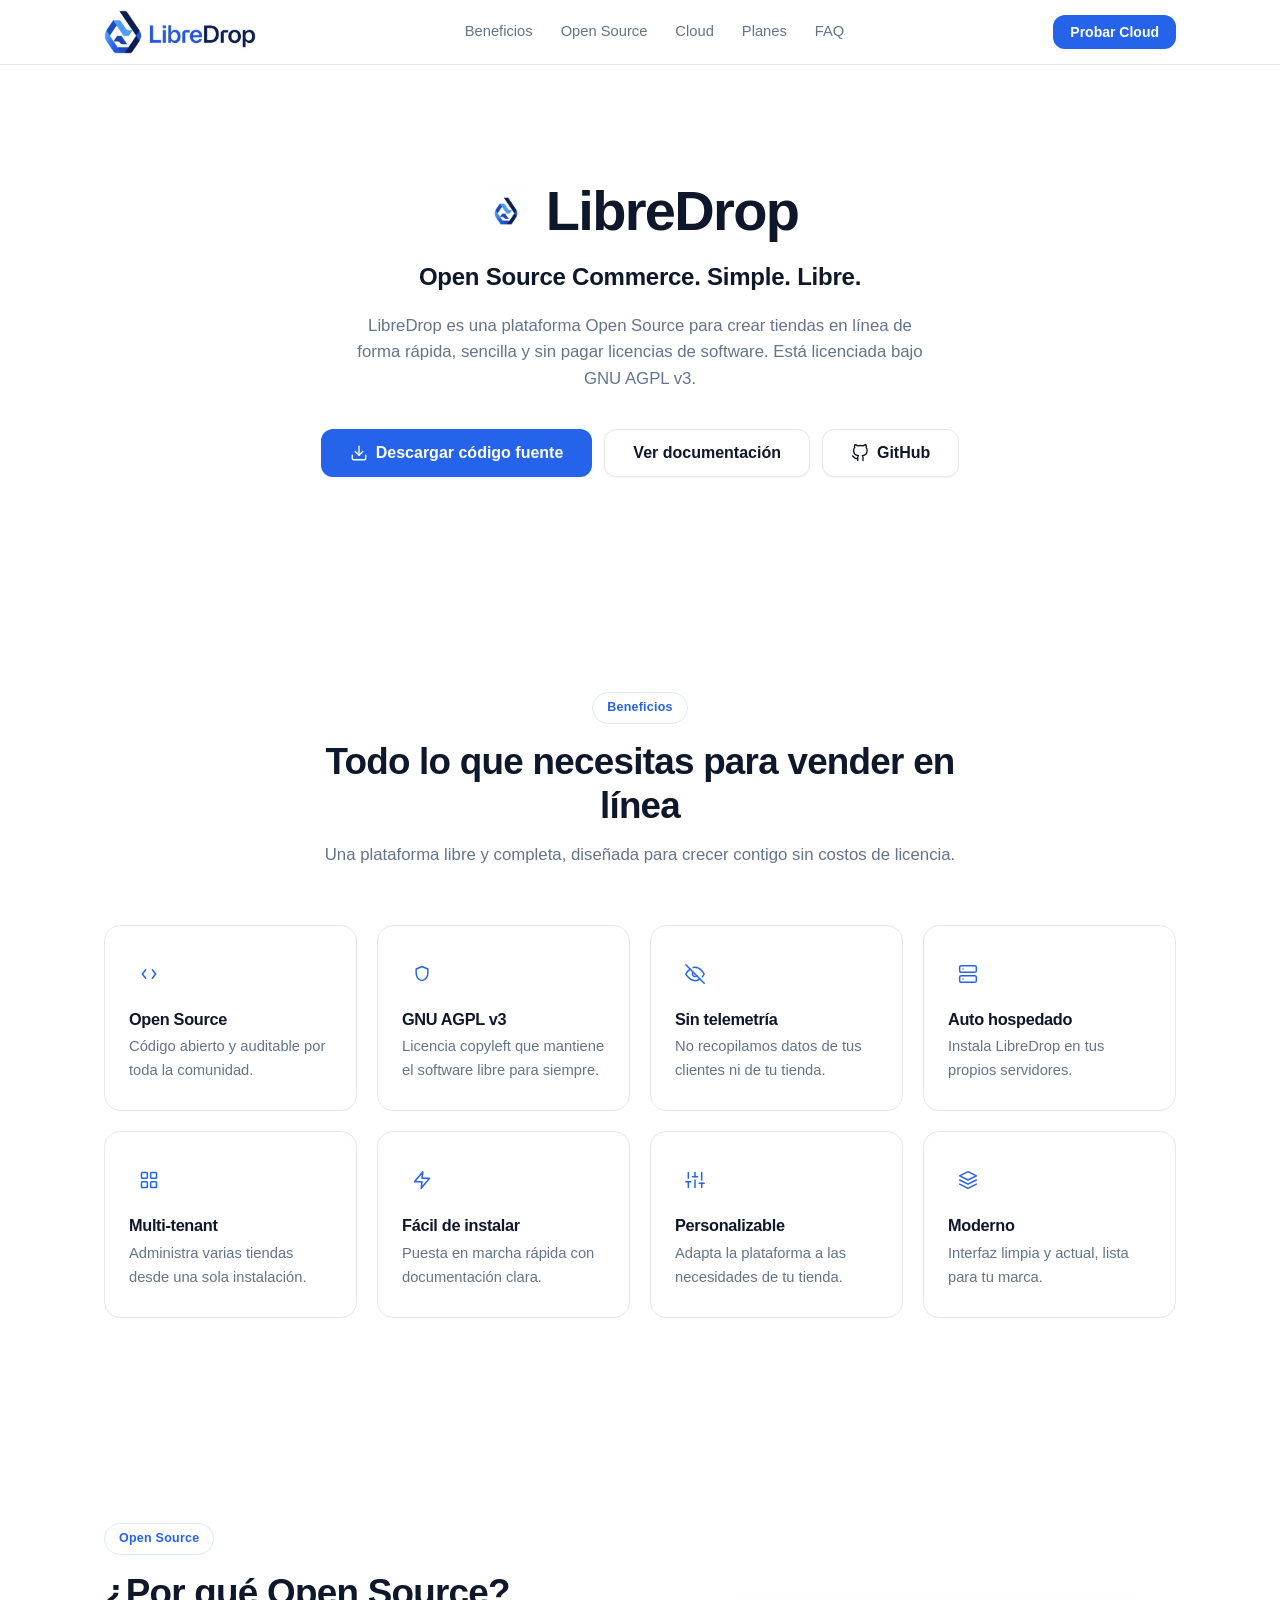
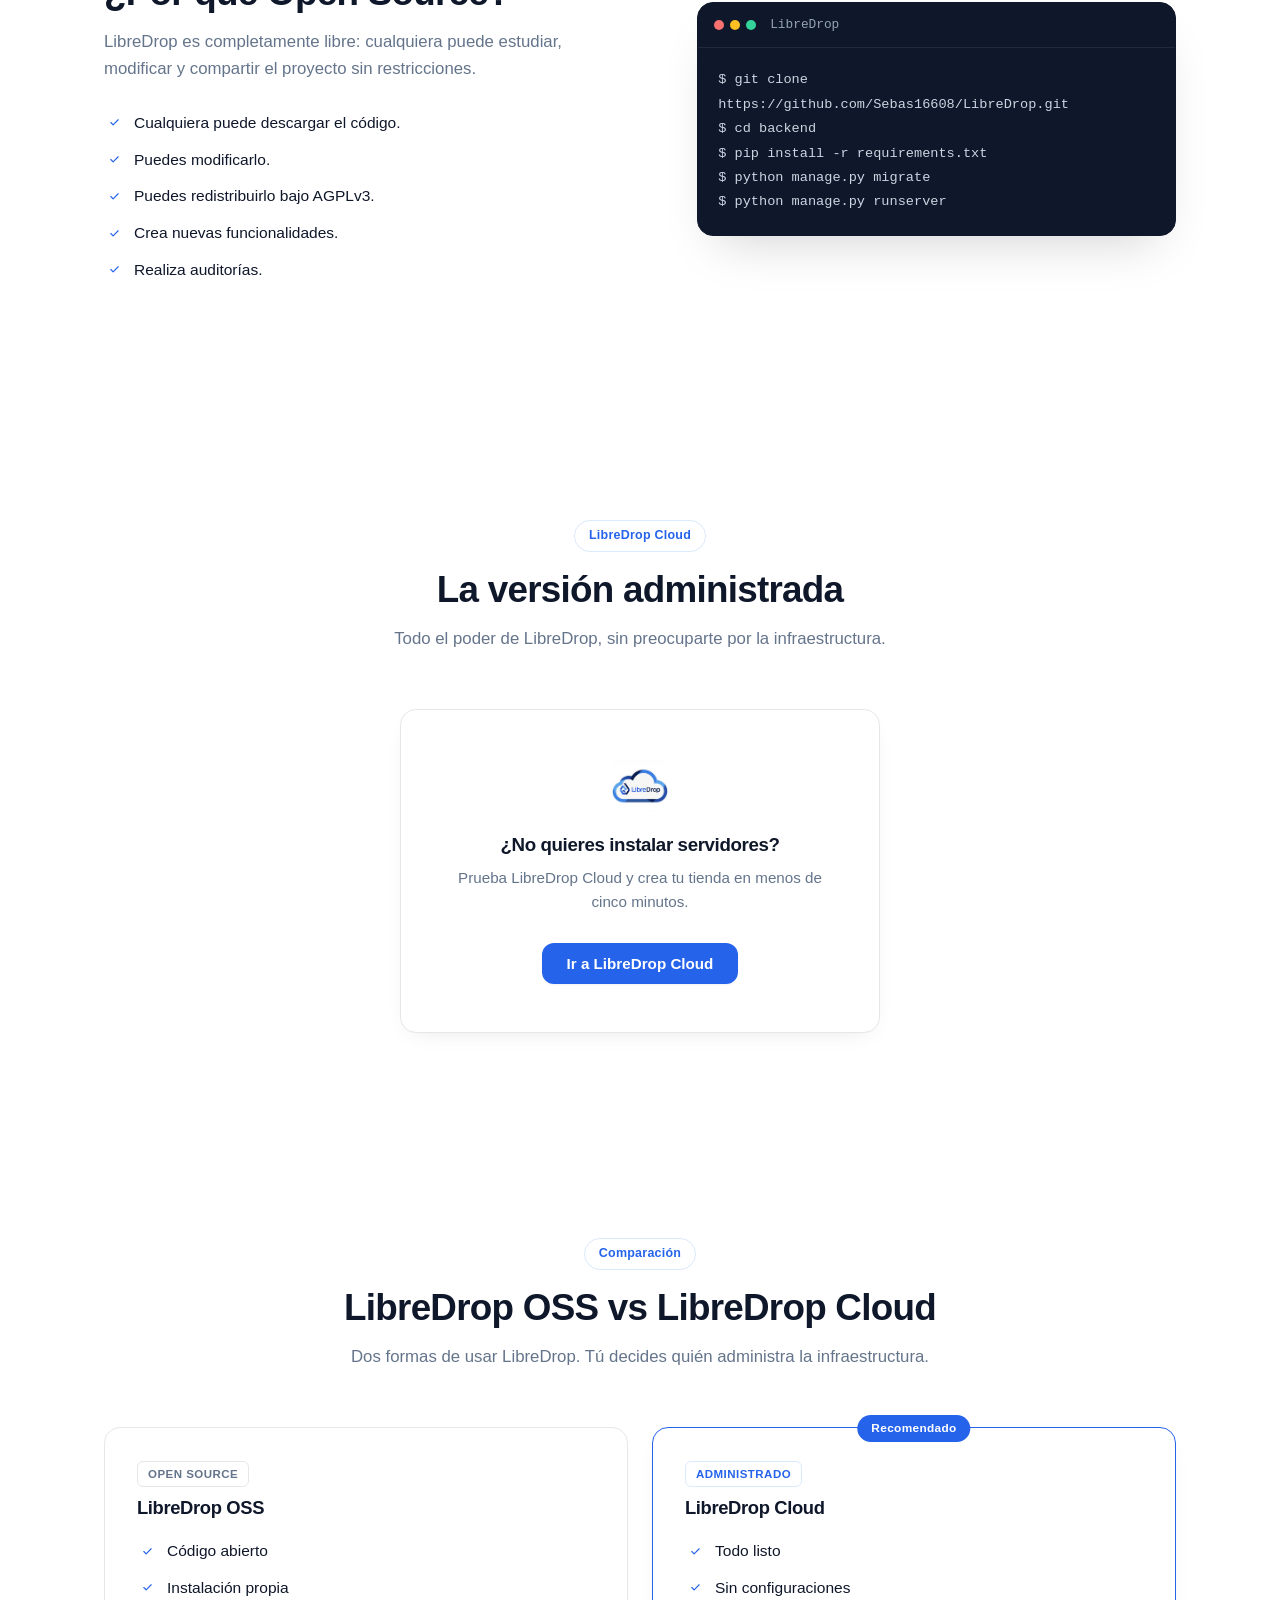
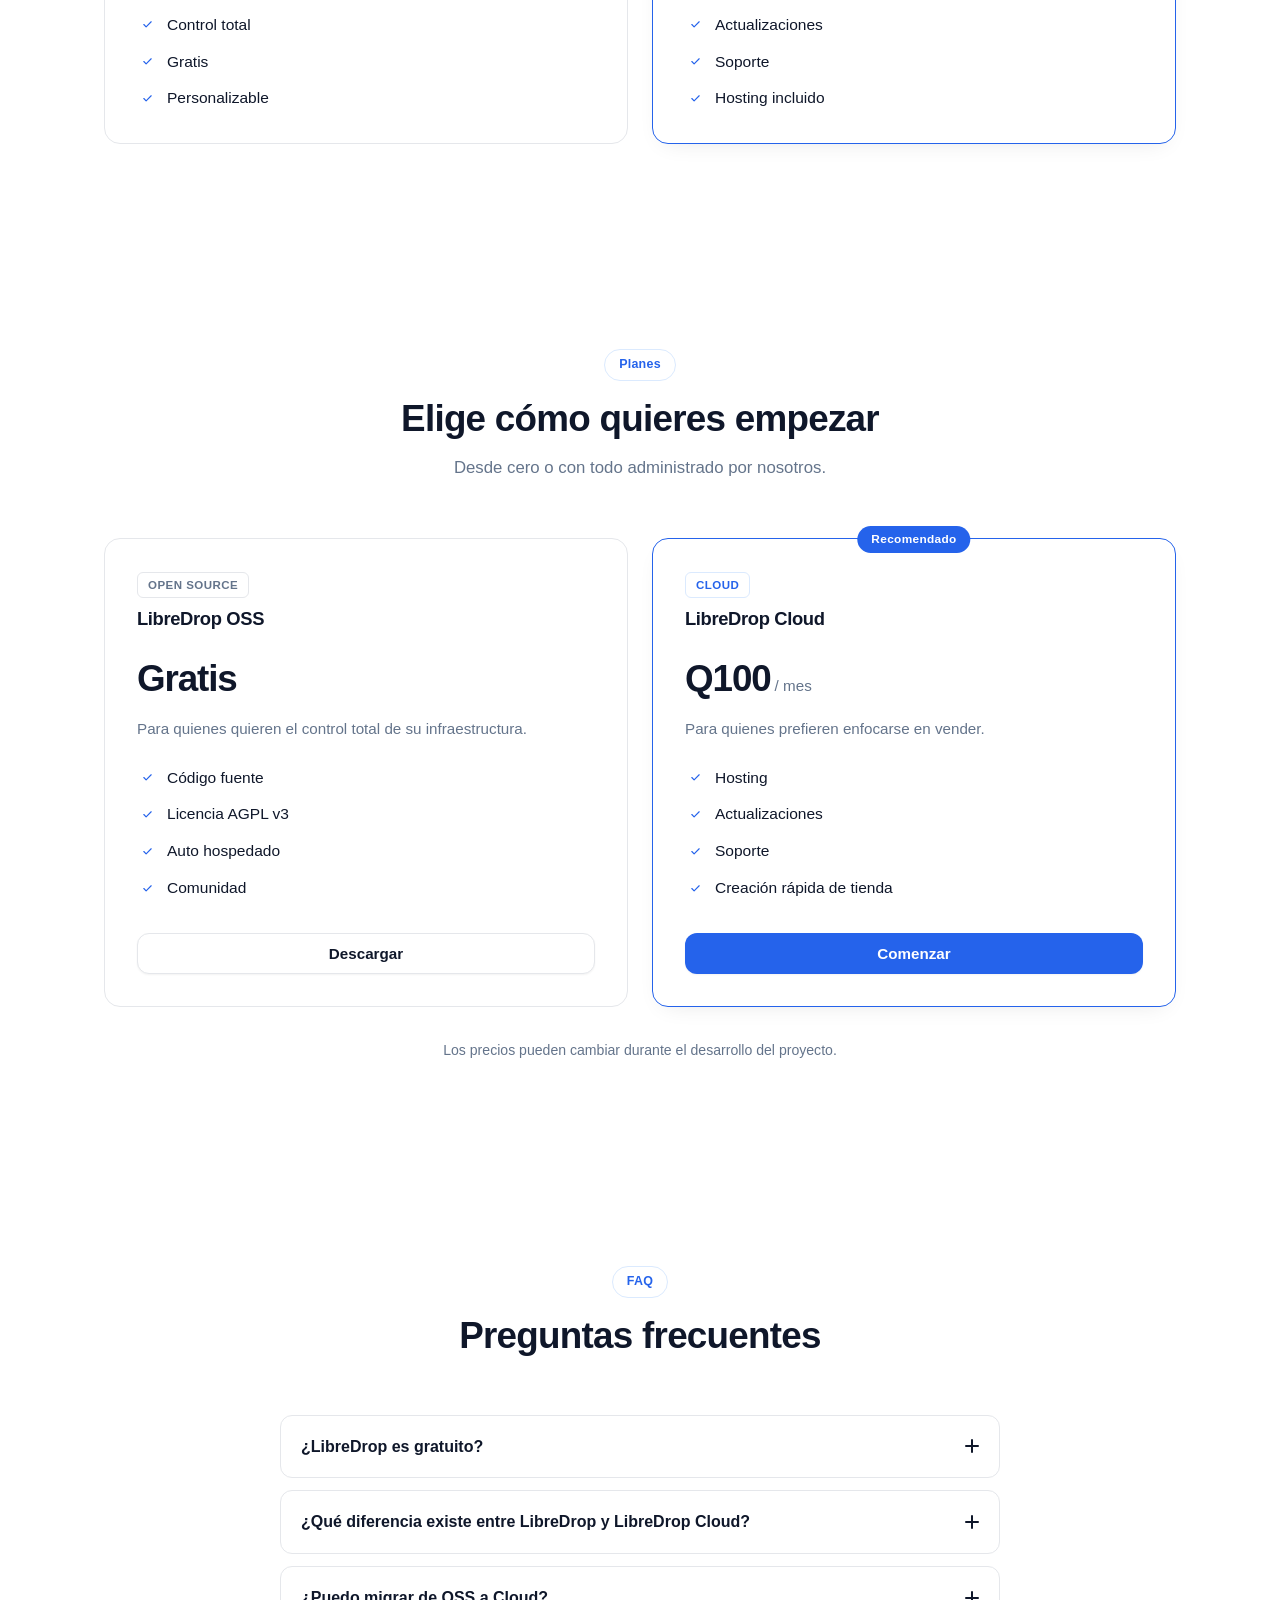
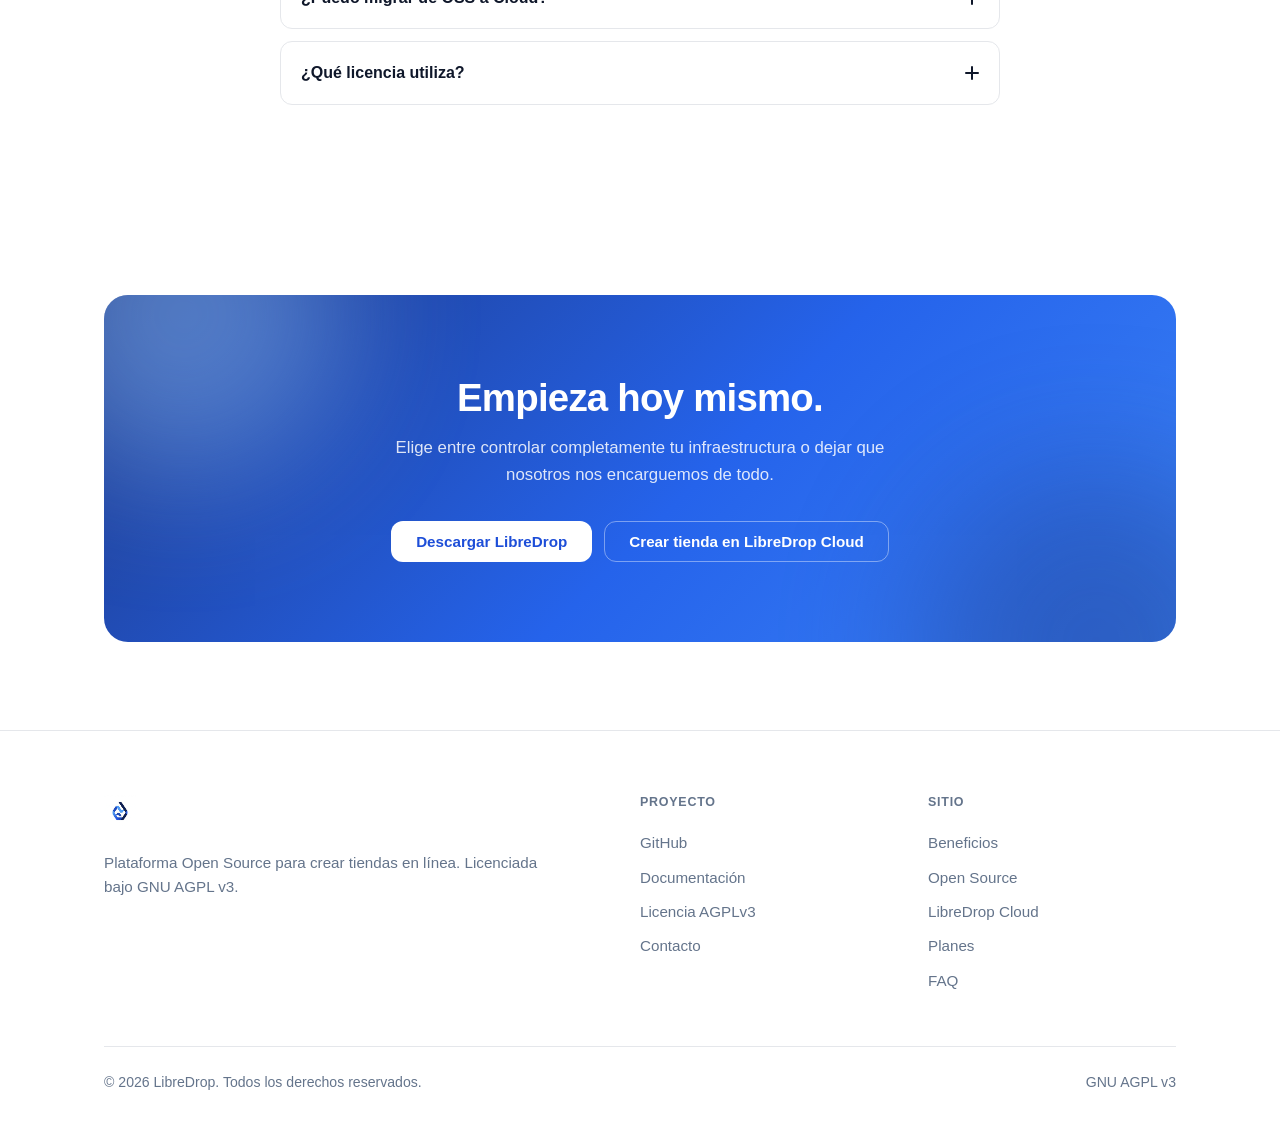
==== commit af9e7196: "feat: precio del plan Cloud actualizado a Q100" ====
--- a/landing/libredrop/index.html
+++ b/landing/libredrop/index.html
@@ -8,11 +8,11 @@
   <meta property="og:type" content="website">
   <meta property="og:title" content="LibreDrop — Open Source Commerce. Simple. Libre.">
   <meta property="og:description" content="La plataforma Open Source para crear tiendas en línea. Crea, administra y comparte tu tienda con una plataforma libre, moderna y totalmente personalizable.">
-  <meta property="og:image" content="../assets/images/libredrop_logo.png">
+  <meta property="og:image" content="https://libredrop.vercel.app/assets/images/libredrop_logo.png">
   <meta name="twitter:card" content="summary">
   <title>LibreDrop — Open Source Commerce. Simple. Libre.</title>
-  <link rel="icon" type="image/png" href="../assets/images/libre_drop_icon.png">
-  <link rel="apple-touch-icon" href="../assets/images/libre_drop_icon.png">
+  <link rel="icon" type="image/png" href="assets/images/libre_drop_icon.png">
+  <link rel="apple-touch-icon" href="assets/images/libre_drop_icon.png">
   <link rel="stylesheet" href="css/styles.css">
   <script src="js/main.js" defer></script>
 </head>
@@ -22,24 +22,24 @@
   <header class="site-header" id="site-header">
     <div class="container header-inner">
       <a class="brand" href="#top" aria-label="LibreDrop — inicio">
-        <img class="brand-logo" src="../assets/images/libredrop_logo_trim.png" alt="LibreDrop" height="44">
+        <img class="brand-logo" src="assets/images/libredrop_logo_trim.png" alt="LibreDrop" height="44">
       </a>
 
       <nav class="main-nav" id="main-nav" aria-label="Navegación principal">
         <ul class="nav-list">
           <li><a class="nav-link" href="#beneficios">Beneficios</a></li>
           <li><a class="nav-link" href="#open-source">Open Source</a></li>
-          <li><a class="nav-link" href="../libredrop_cloud/">Cloud</a></li>
+          <li><a class="nav-link" href="https://libredrop-cloud.vercel.app/">Cloud</a></li>
           <li><a class="nav-link" href="#planes">Planes</a></li>
           <li><a class="nav-link" href="#faq">FAQ</a></li>
         </ul>
         <div class="nav-cta-mobile">
-          <a class="btn btn-primary" href="../libredrop_cloud/">Probar Cloud</a>
+          <a class="btn btn-primary" href="https://libredrop-cloud.vercel.app/">Probar Cloud</a>
         </div>
       </nav>
 
       <div class="header-actions">
-        <a class="btn btn-primary btn-sm header-cta" href="../libredrop_cloud/">Probar Cloud</a>
+        <a class="btn btn-primary btn-sm header-cta" href="https://libredrop-cloud.vercel.app/">Probar Cloud</a>
         <button class="nav-toggle" id="nav-toggle" type="button" aria-expanded="false" aria-controls="main-nav" aria-label="Abrir menú">
           <span></span>
           <span></span>
@@ -54,7 +54,7 @@
     <section class="hero" id="top">
       <div class="container hero-inner">
         <div class="hero-title-row">
-          <img class="hero-title-icon" src="../assets/images/libre_drop_icon.png" alt="" height="48">
+          <img class="hero-title-icon" src="assets/images/libre_drop_icon.png" alt="" height="48">
           <h1 class="hero-title">LibreDrop</h1>
         </div>
         <p class="hero-subtitle">Open Source Commerce. Simple. Libre.</p>
@@ -209,10 +209,10 @@
         </header>
 
         <div class="cloud-promo" data-reveal>
-          <img class="cloud-promo-logo" src="../assets/images/cloud_logo.png" alt="Logo de LibreDrop Cloud" height="56">
+          <img class="cloud-promo-logo" src="assets/images/cloud_logo.png" alt="Logo de LibreDrop Cloud" height="56">
           <h3 class="cloud-promo-title">¿No quieres instalar servidores?</h3>
           <p class="cloud-promo-text">Prueba LibreDrop Cloud y crea tu tienda en menos de cinco minutos.</p>
-          <a class="btn btn-primary" href="../libredrop_cloud/">Ir a LibreDrop Cloud</a>
+          <a class="btn btn-primary" href="https://libredrop-cloud.vercel.app/">Ir a LibreDrop Cloud</a>
         </div>
       </div>
     </section>
@@ -359,7 +359,7 @@
               <span class="plan-card-badge plan-card-badge--primary">Cloud</span>
               <h3 class="plan-name">LibreDrop Cloud</h3>
             </header>
-            <p class="plan-price"><span class="plan-amount">Q50</span><span class="plan-period"> / mes</span></p>
+            <p class="plan-price"><span class="plan-amount">Q100</span><span class="plan-period"> / mes</span></p>
             <p class="plan-desc">Para quienes prefieren enfocarse en vender.</p>
             <ul class="check-list plan-list">
               <li class="check-item">
@@ -387,7 +387,7 @@
                 Creación rápida de tienda
               </li>
             </ul>
-            <a class="btn btn-primary plan-cta" href="../libredrop_cloud/">Comenzar</a>
+            <a class="btn btn-primary plan-cta" href="https://libredrop-cloud.vercel.app/">Comenzar</a>
           </article>
         </div>
 
@@ -461,7 +461,7 @@
           <p class="cta-text">Elige entre controlar completamente tu infraestructura o dejar que nosotros nos encarguemos de todo.</p>
           <div class="cta-actions">
             <a class="btn btn-inverse" href="https://github.com/Sebas16608/LibreDrop">Descargar LibreDrop</a>
-            <a class="btn btn-outline-light" href="../libredrop_cloud/">Crear tienda en LibreDrop Cloud</a>
+            <a class="btn btn-outline-light" href="https://libredrop-cloud.vercel.app/">Crear tienda en LibreDrop Cloud</a>
           </div>
         </div>
       </div>
@@ -474,7 +474,7 @@
       <div class="footer-grid">
         <div class="footer-brand">
           <a class="brand" href="#top" aria-label="LibreDrop — inicio">
-            <img class="brand-logo" src="../assets/images/libre_drop_icon.png" alt="LibreDrop" height="32">
+            <img class="brand-logo" src="assets/images/libre_drop_icon.png" alt="LibreDrop" height="32">
           </a>
           <p class="footer-brand-text">Plataforma Open Source para crear tiendas en línea. Licenciada bajo GNU AGPL v3.</p>
         </div>
@@ -491,7 +491,7 @@
           <h3 class="footer-col-title">Sitio</h3>
           <a class="footer-link" href="#beneficios">Beneficios</a>
           <a class="footer-link" href="#open-source">Open Source</a>
-          <a class="footer-link" href="../libredrop_cloud/">LibreDrop Cloud</a>
+          <a class="footer-link" href="https://libredrop-cloud.vercel.app/">LibreDrop Cloud</a>
           <a class="footer-link" href="#planes">Planes</a>
           <a class="footer-link" href="#faq">FAQ</a>
         </nav>
--- a/landing/libredrop/css/styles.css
+++ b/landing/libredrop/css/styles.css
@@ -1,6 +1,6 @@
 :root {
   --color-bg: #ffffff;
-  --color-surface: #f9fafb;
+  --color-surface: #ffffff;
   --color-surface-hover: #f3f4f6;
   --color-border: #e5e7eb;
   --color-border-strong: #cbd5e1;
@@ -8,7 +8,7 @@
   --color-muted: #64748b;
   --color-primary: #2563eb;
   --color-primary-dark: #1d4ed8;
-  --color-primary-soft: #eff6ff;
+  --color-primary-soft: #ffffff;
   --color-primary-soft-border: #dbeafe;
   --color-ink: #0f172a;
   --color-ink-soft: #e2e8f0;
@@ -367,9 +367,7 @@
   position: absolute;
   inset: 0;
   z-index: -1;
-  background:
-    radial-gradient(760px 380px at 12% -8%, var(--color-primary-soft), transparent 60%),
-    radial-gradient(900px 420px at 88% -16%, #f0f4ff, transparent 55%);
+  background: none;
 }
 
 .hero-inner {
@@ -380,6 +378,7 @@
 
 .hero-title-row {
   display: flex;
+  flex-wrap: wrap;
   align-items: center;
   justify-content: center;
   gap: 16px;
@@ -553,7 +552,8 @@
 .code-card-body {
   margin: 0;
   padding: 20px;
-  overflow-x: auto;
+  white-space: pre-wrap;
+  overflow-wrap: break-word;
   font-family: var(--font-mono);
   font-size: 0.85rem;
   line-height: 1.8;
@@ -946,6 +946,11 @@
     display: inline-flex;
   }
 
+  .header-inner {
+    justify-content: space-between;
+    gap: 16px;
+  }
+
   .main-nav {
     position: absolute;
     top: 100%;
@@ -995,6 +1000,27 @@
 }
 
 @media (max-width: 640px) {
+  .hero-title-row {
+    gap: 10px;
+  }
+
+  .hero-title-icon {
+    height: 36px;
+  }
+
+  .hero-actions .btn,
+  .cta-actions .btn {
+    white-space: normal;
+  }
+
+  .cloud-promo {
+    padding: 40px 24px;
+  }
+
+  .plan-card {
+    padding: 24px;
+  }
+
   .benefits-grid {
     grid-template-columns: 1fr;
   }
@@ -1030,8 +1056,28 @@
     padding-block: 48px;
   }
 
+  .hero-title-row {
+    flex-direction: column;
+    gap: 8px;
+    margin-bottom: 18px;
+  }
+
+  .hero-title-icon {
+    height: 32px;
+  }
+
   .hero-title {
-    font-size: 2.25rem;
+    font-size: 2rem;
+  }
+
+  .hero-description,
+  .section-description {
+    font-size: 0.98rem;
+  }
+
+  .code-card-body {
+    font-size: 0.78rem;
+    padding: 16px;
   }
 
   .section-head {
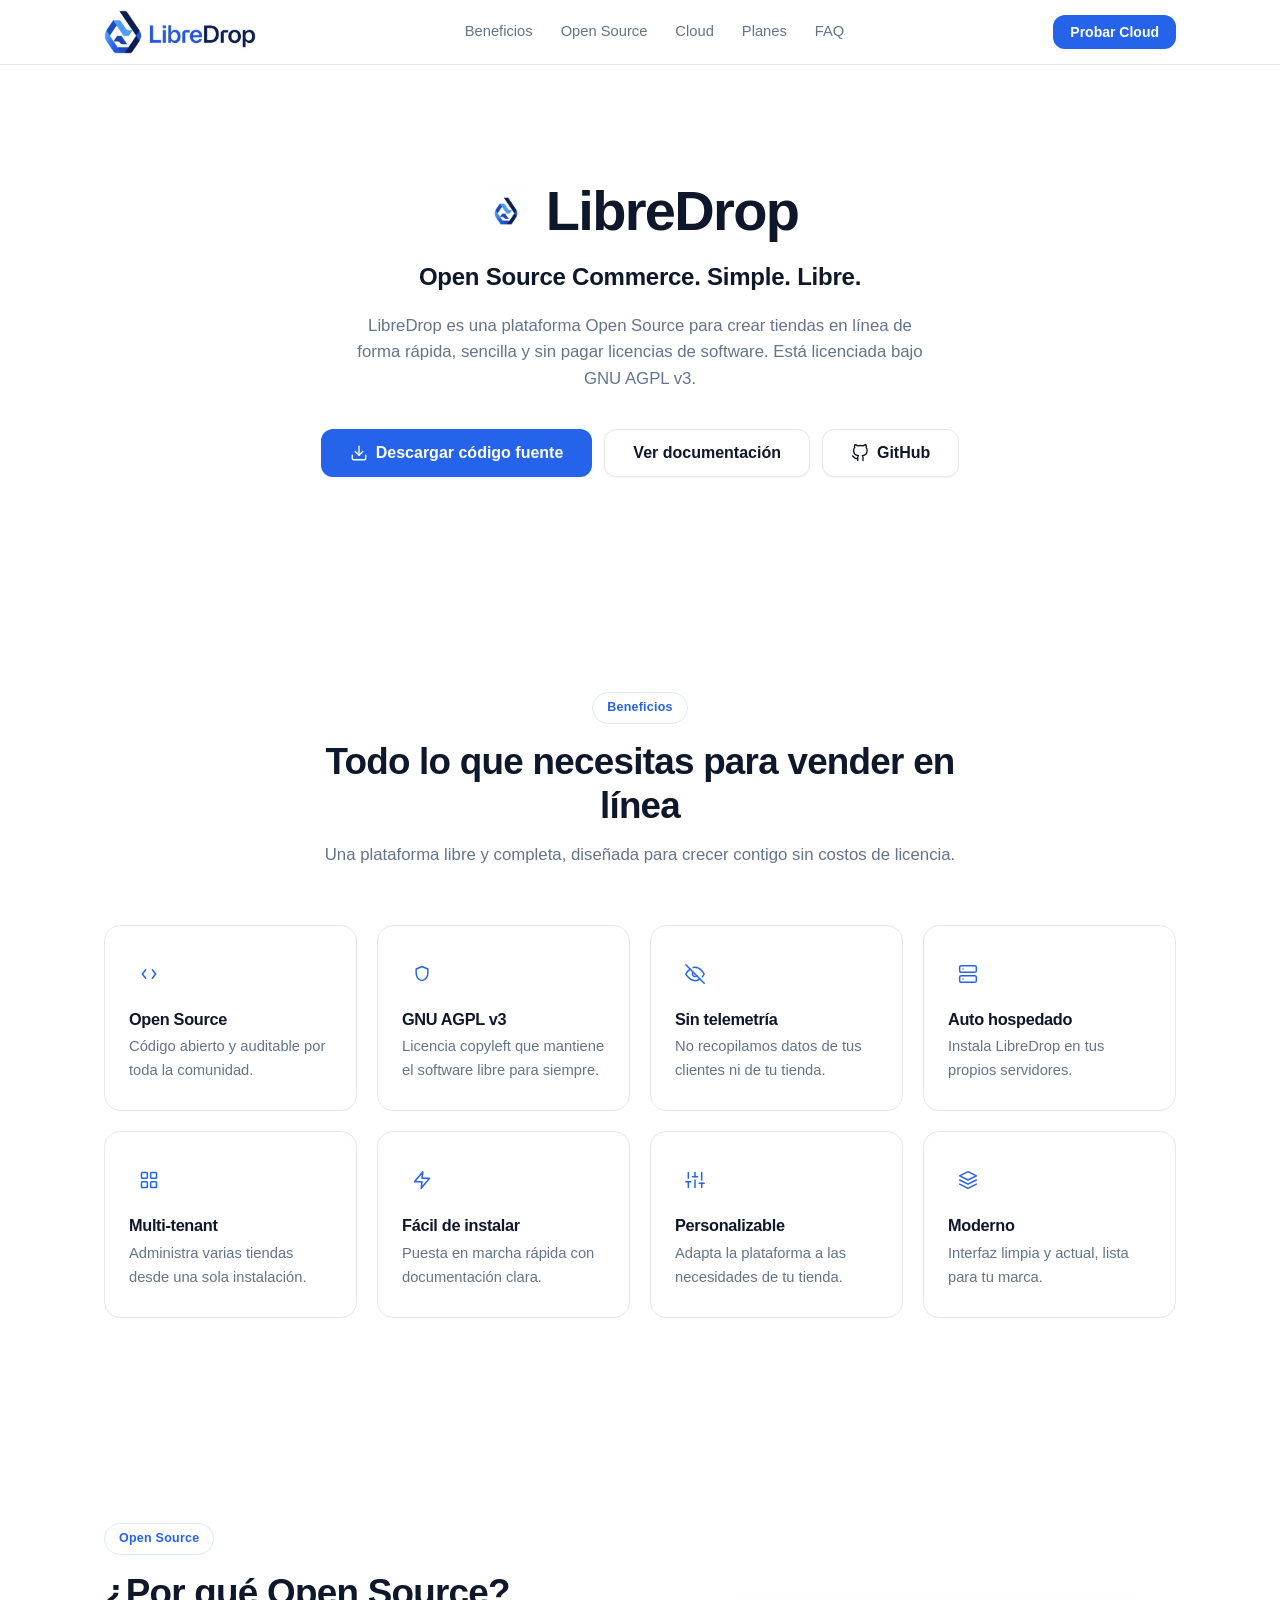
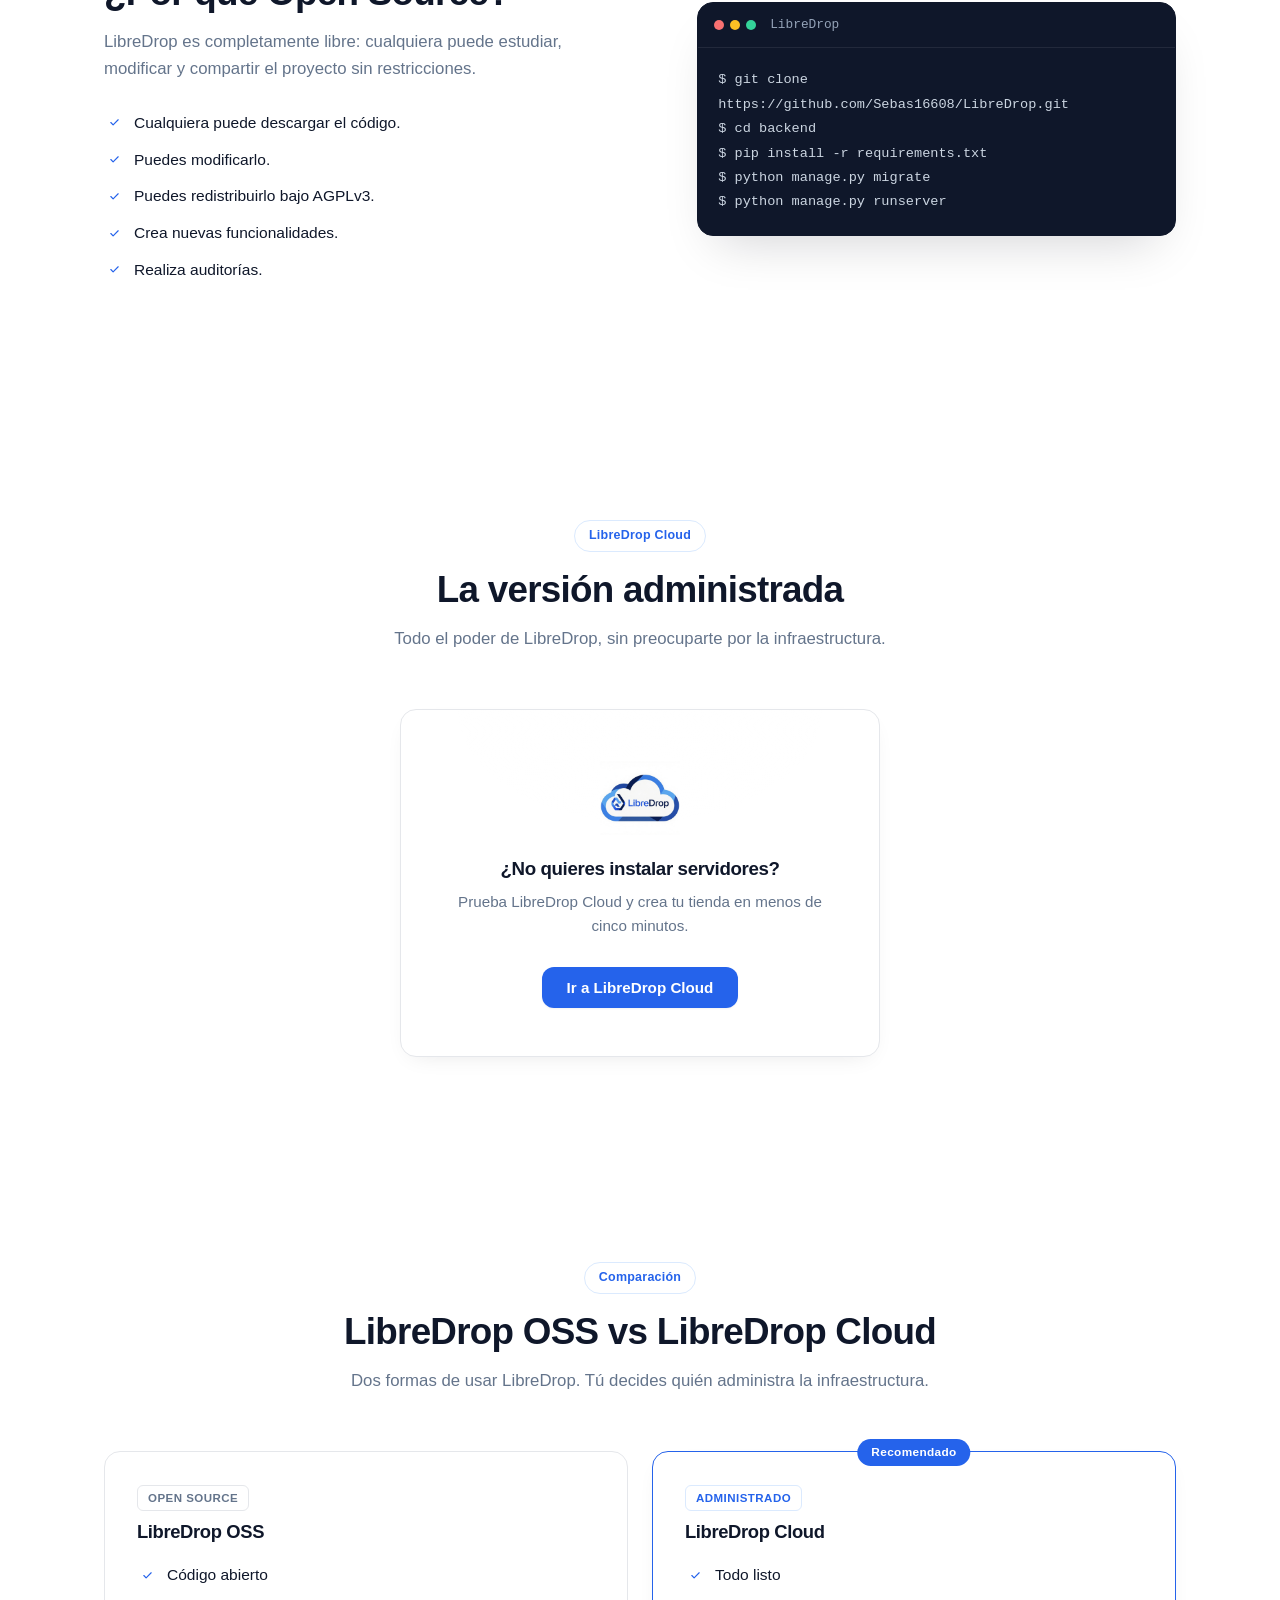
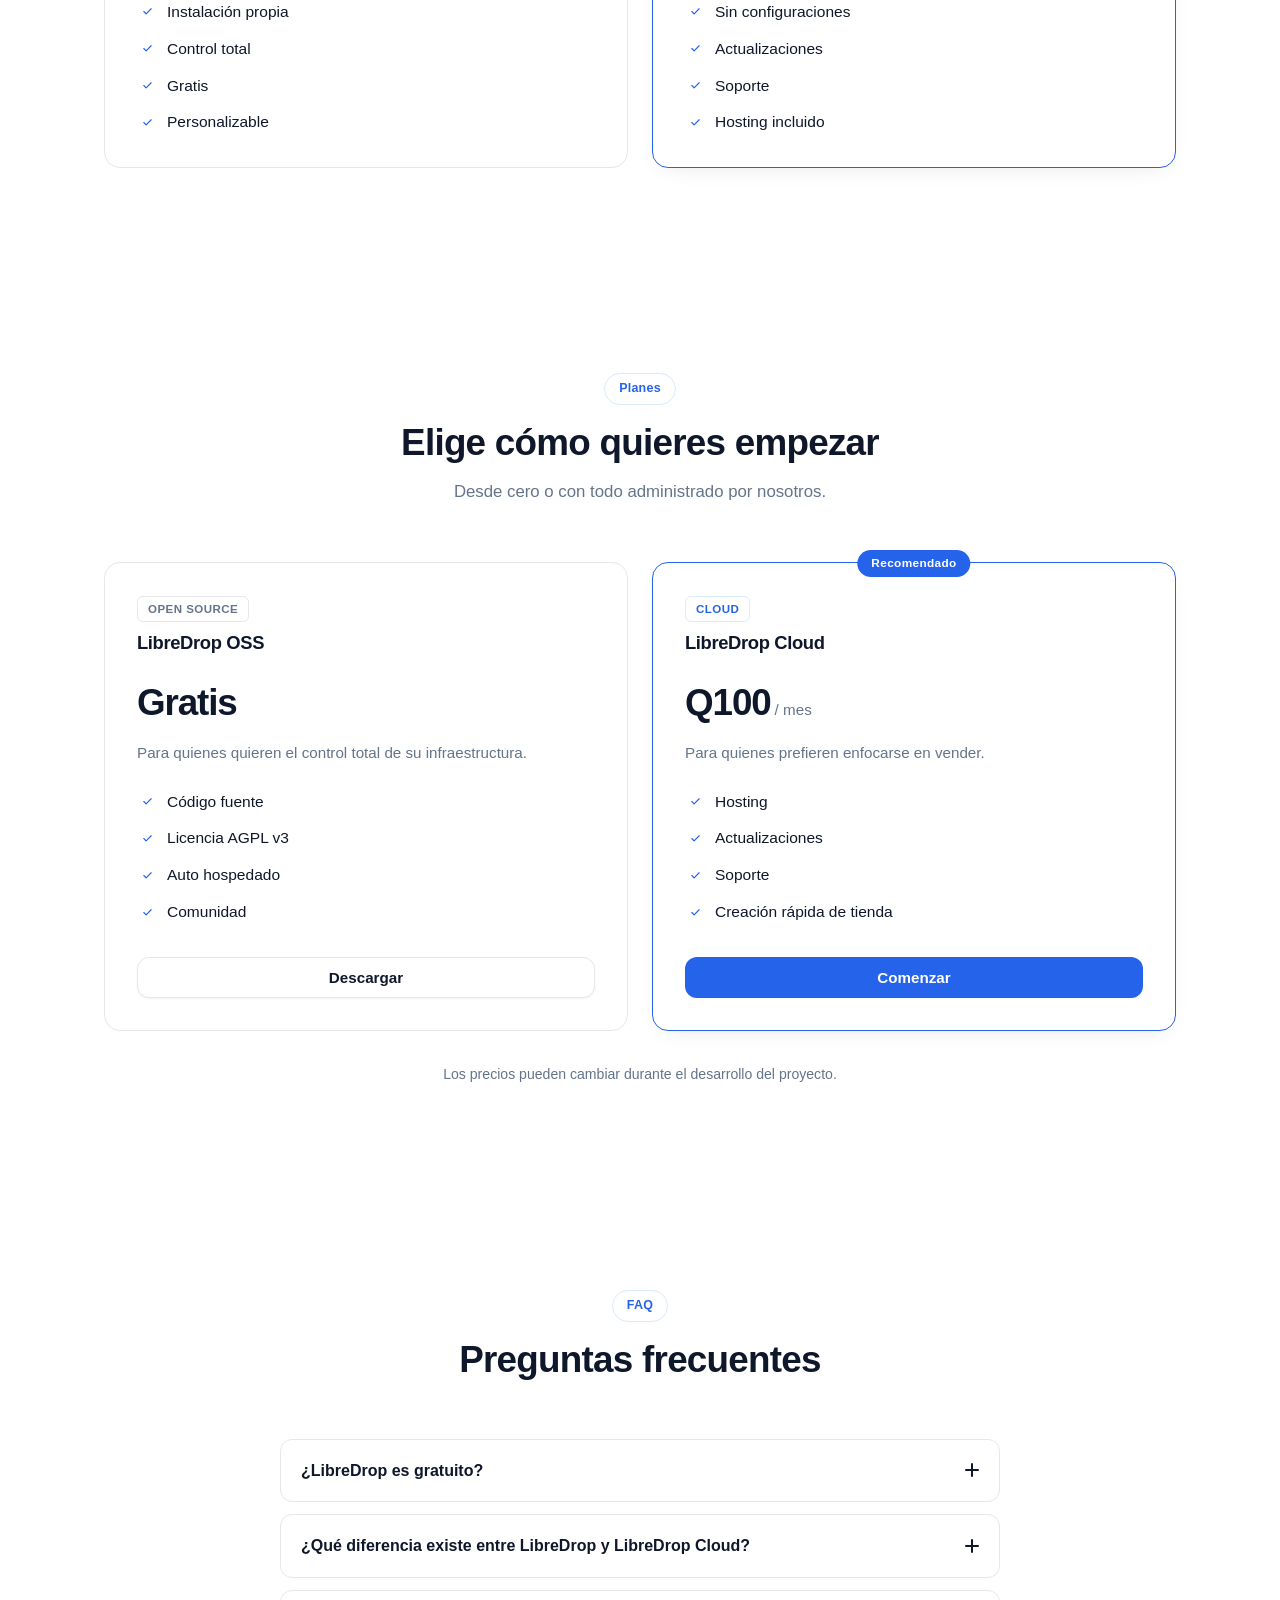
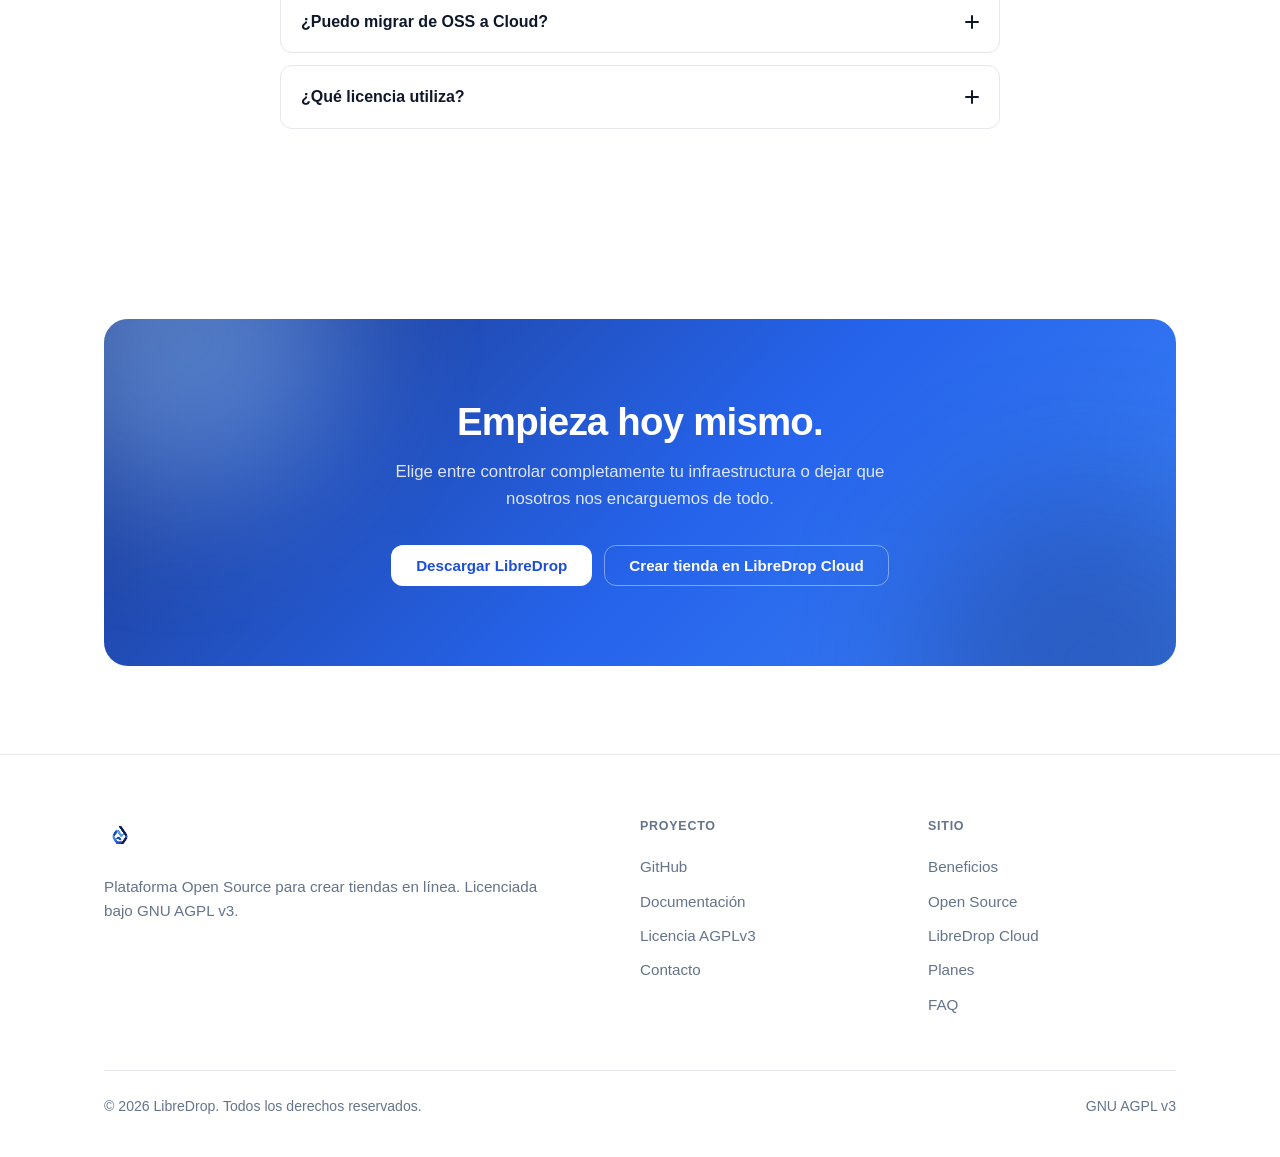
==== commit 5d57aef2: "style: imágenes de LibreDrop Cloud más grandes en las landings" ====
--- a/landing/libredrop/index.html
+++ b/landing/libredrop/index.html
@@ -209,7 +209,7 @@
         </header>
 
         <div class="cloud-promo" data-reveal>
-          <img class="cloud-promo-logo" src="assets/images/cloud_logo.png" alt="Logo de LibreDrop Cloud" height="56">
+          <img class="cloud-promo-logo" src="assets/images/cloud_logo.png" alt="Logo de LibreDrop Cloud" height="80">
           <h3 class="cloud-promo-title">¿No quieres instalar servidores?</h3>
           <p class="cloud-promo-text">Prueba LibreDrop Cloud y crea tu tienda en menos de cinco minutos.</p>
           <a class="btn btn-primary" href="https://libredrop-cloud.vercel.app/">Ir a LibreDrop Cloud</a>
--- a/landing/libredrop/css/styles.css
+++ b/landing/libredrop/css/styles.css
@@ -575,7 +575,7 @@
 
 .cloud-promo-logo {
   width: auto;
-  height: 56px;
+  height: 80px;
   margin: 0 auto 20px;
 }
 
